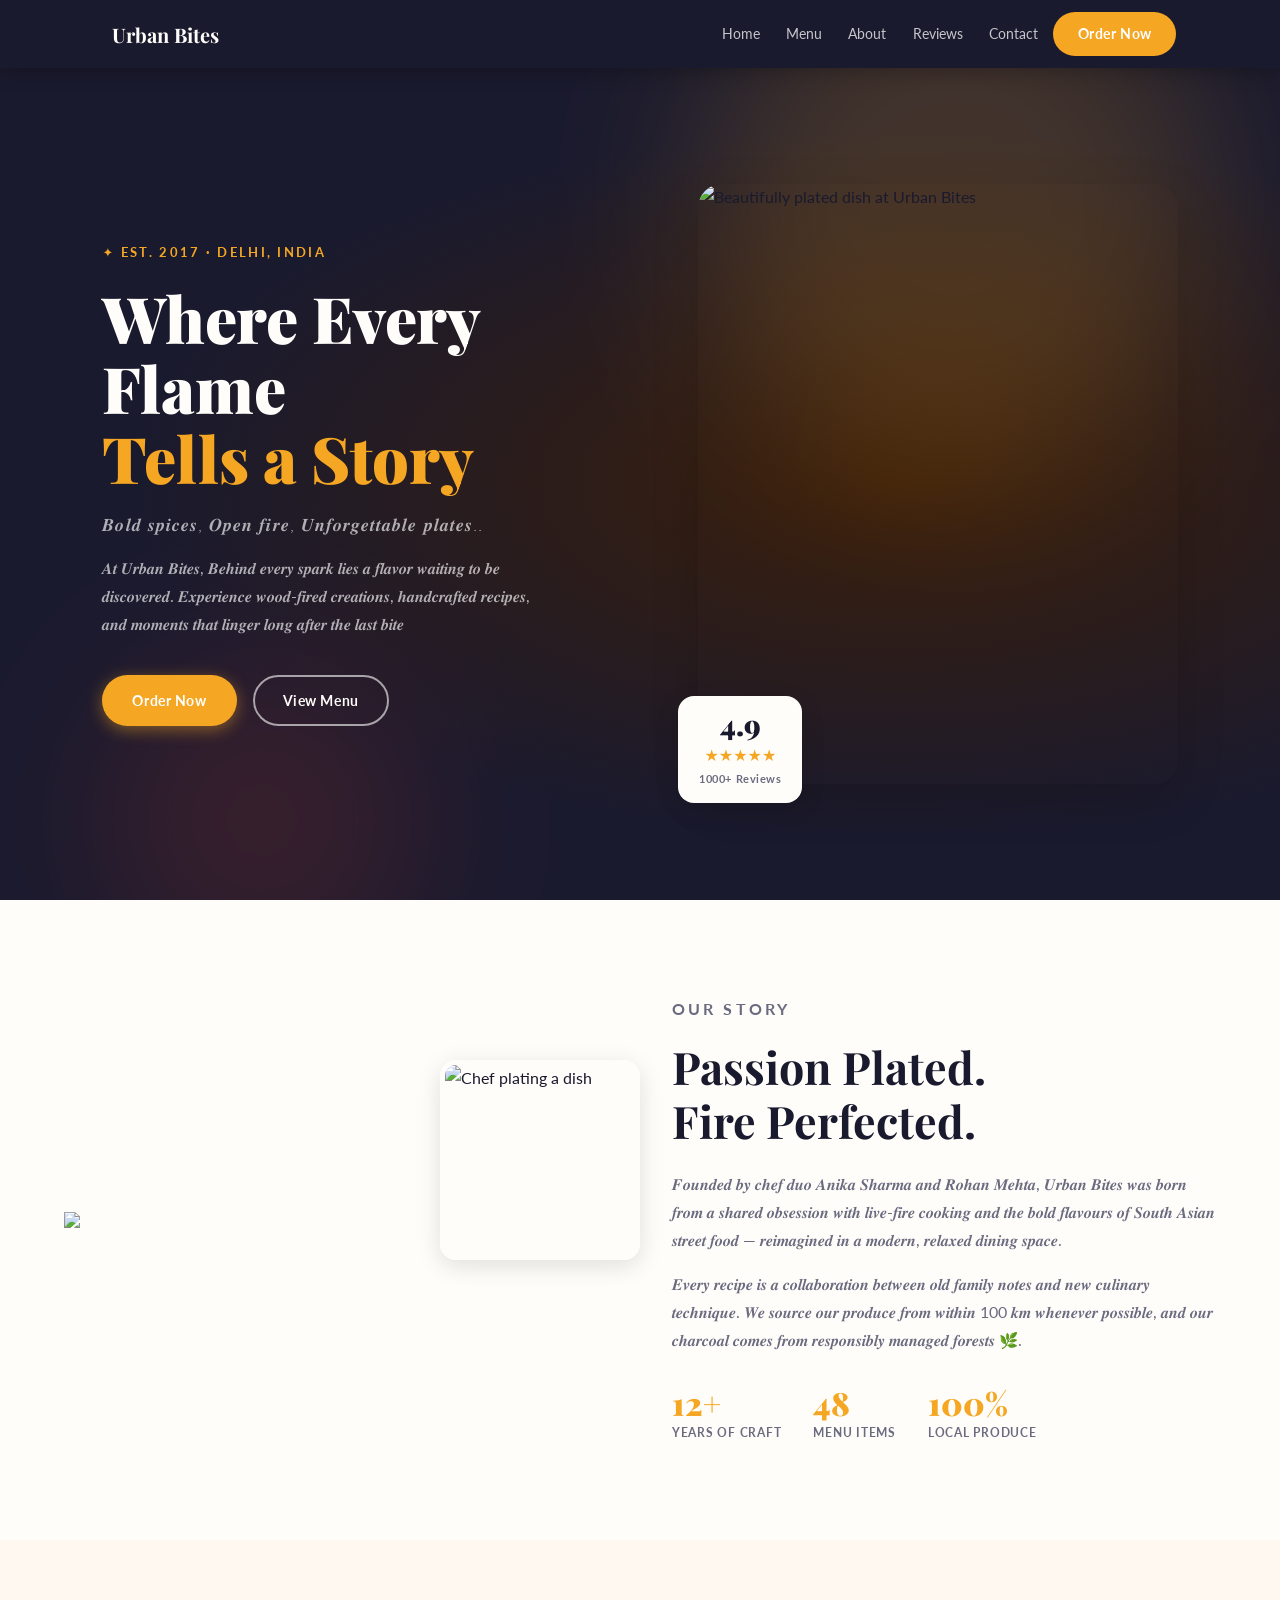
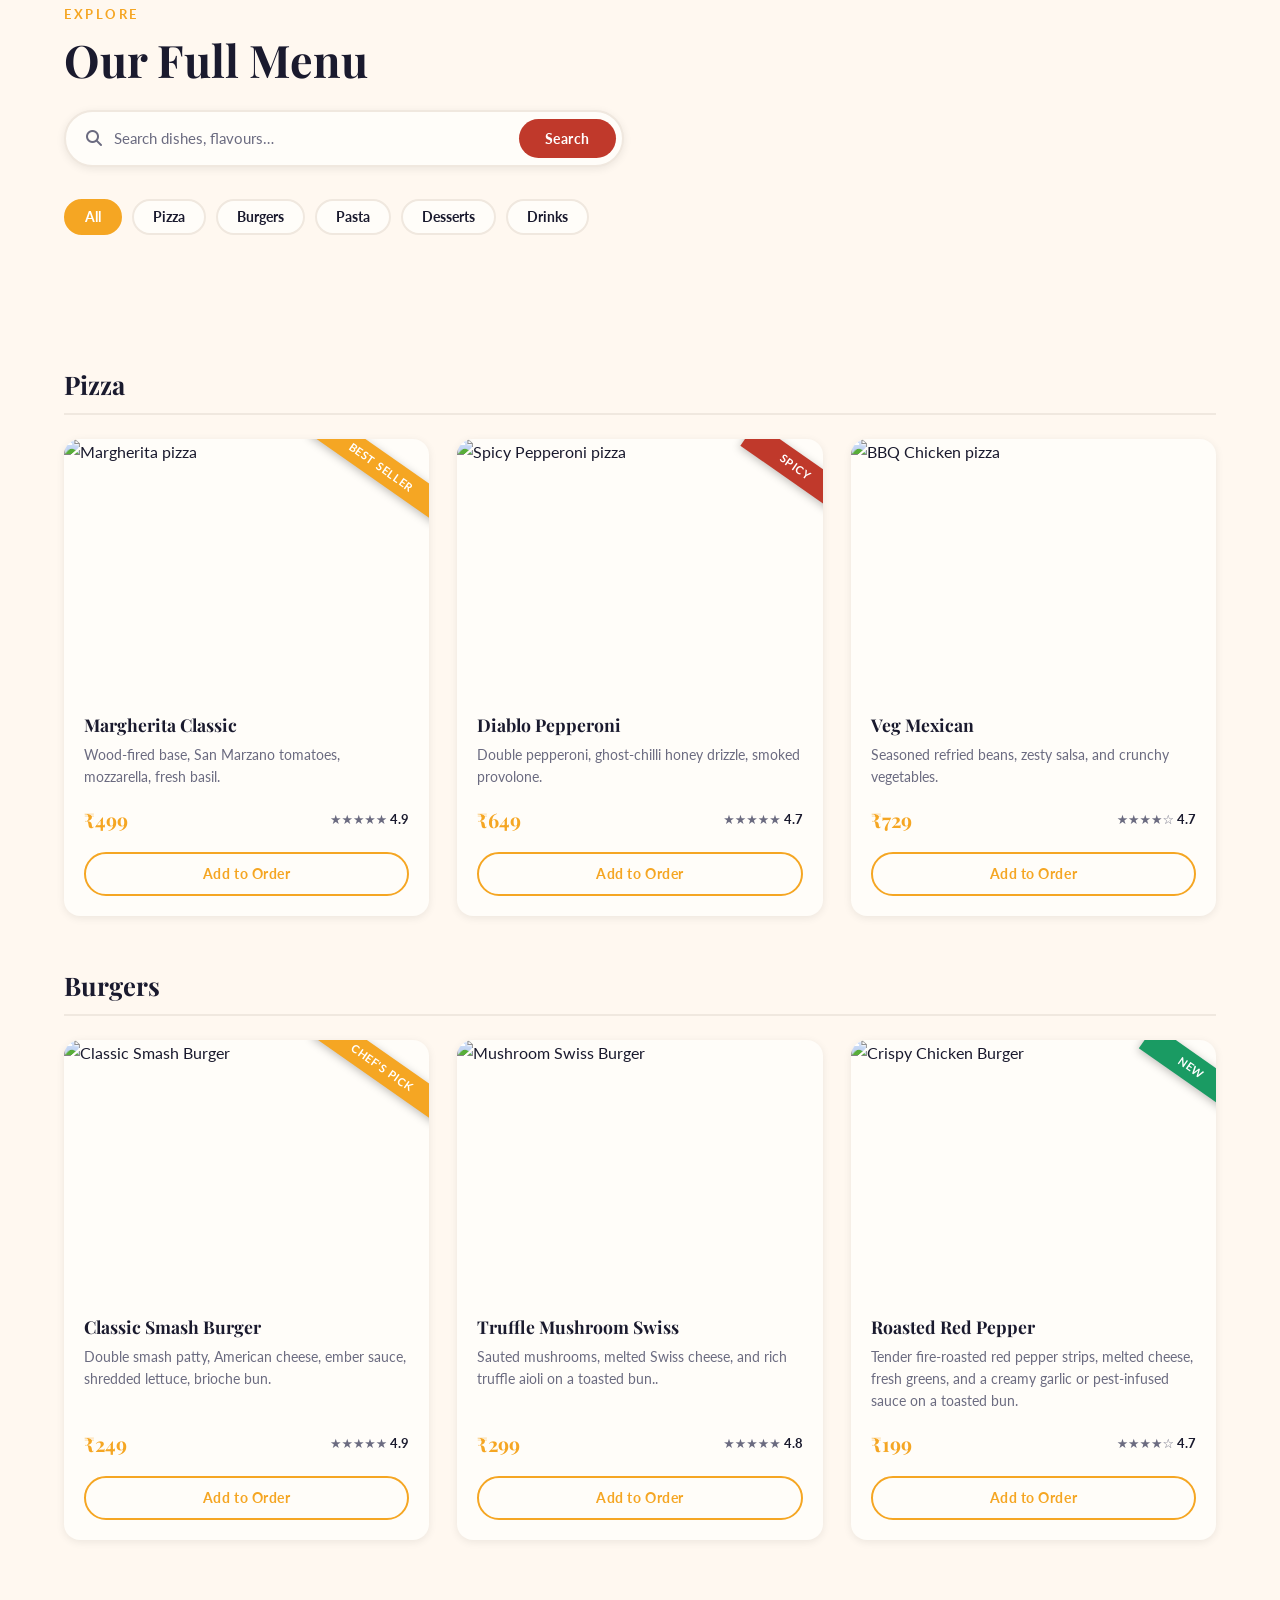
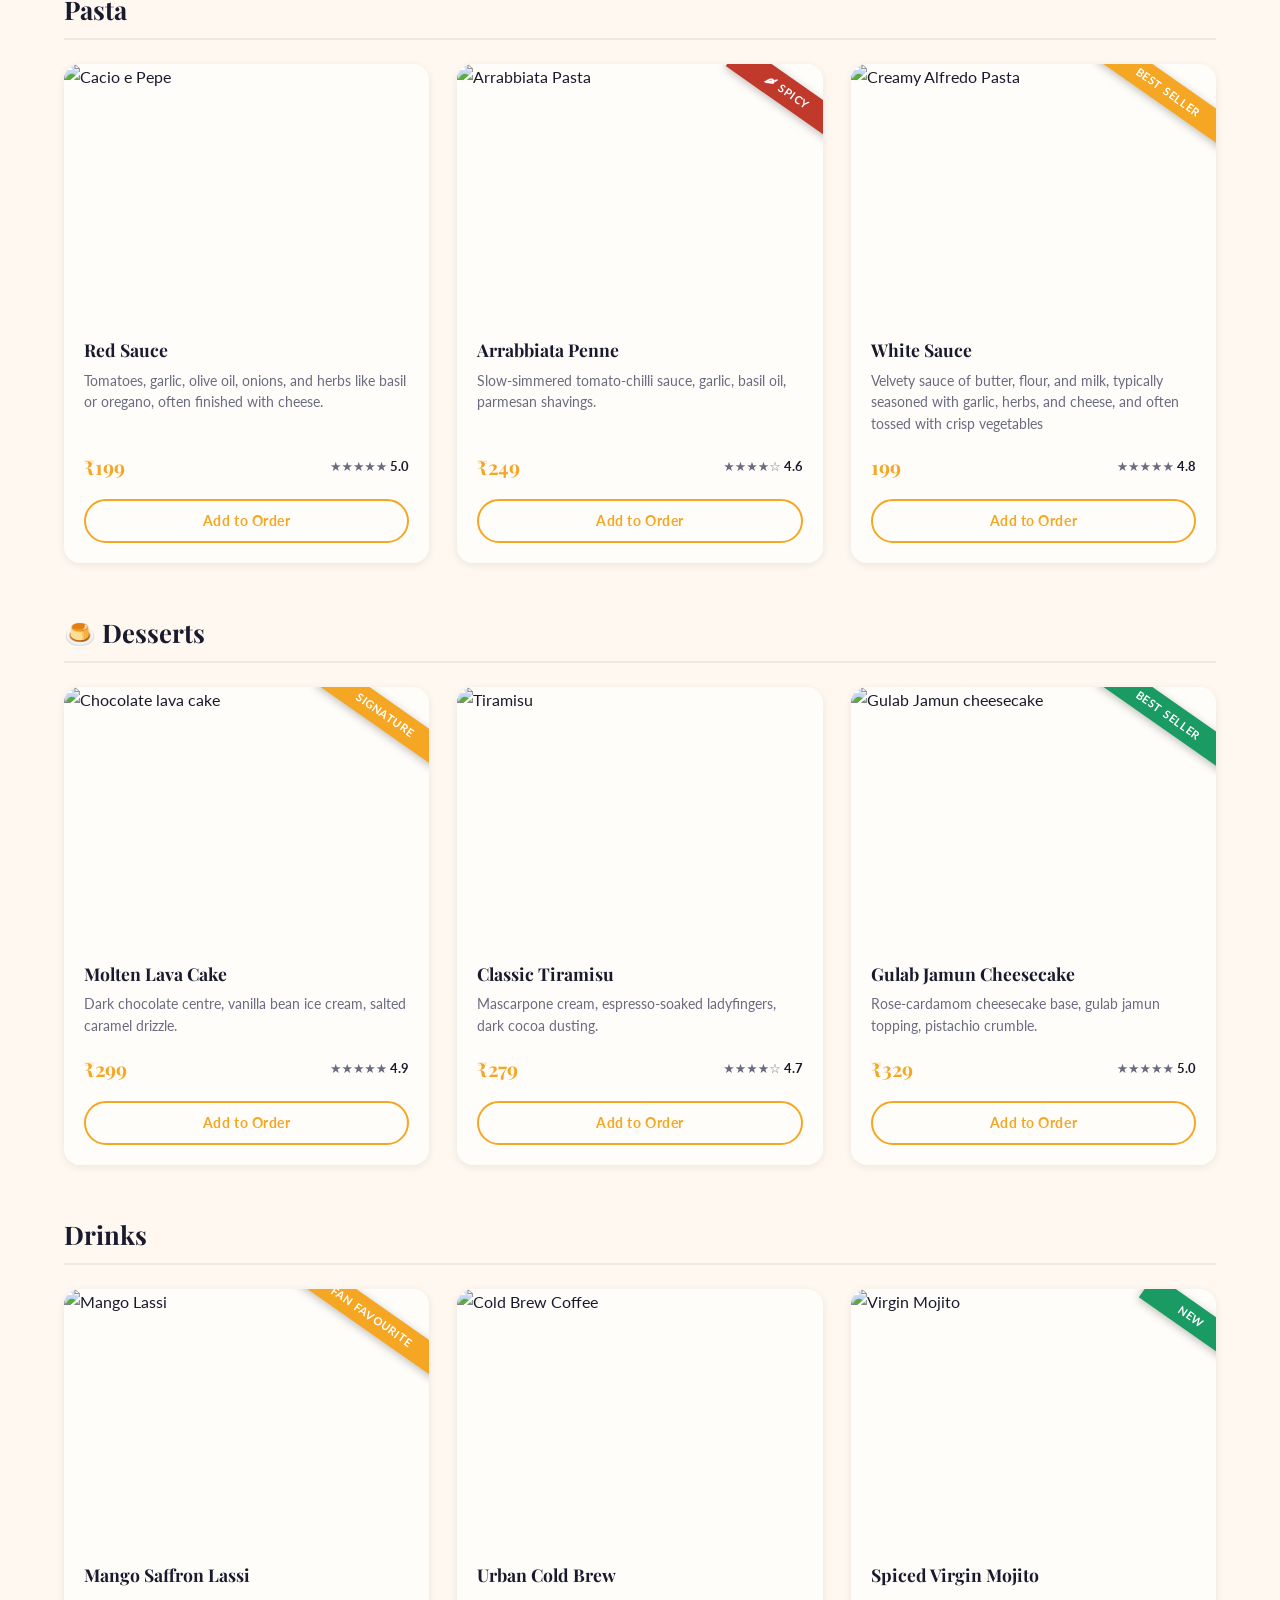
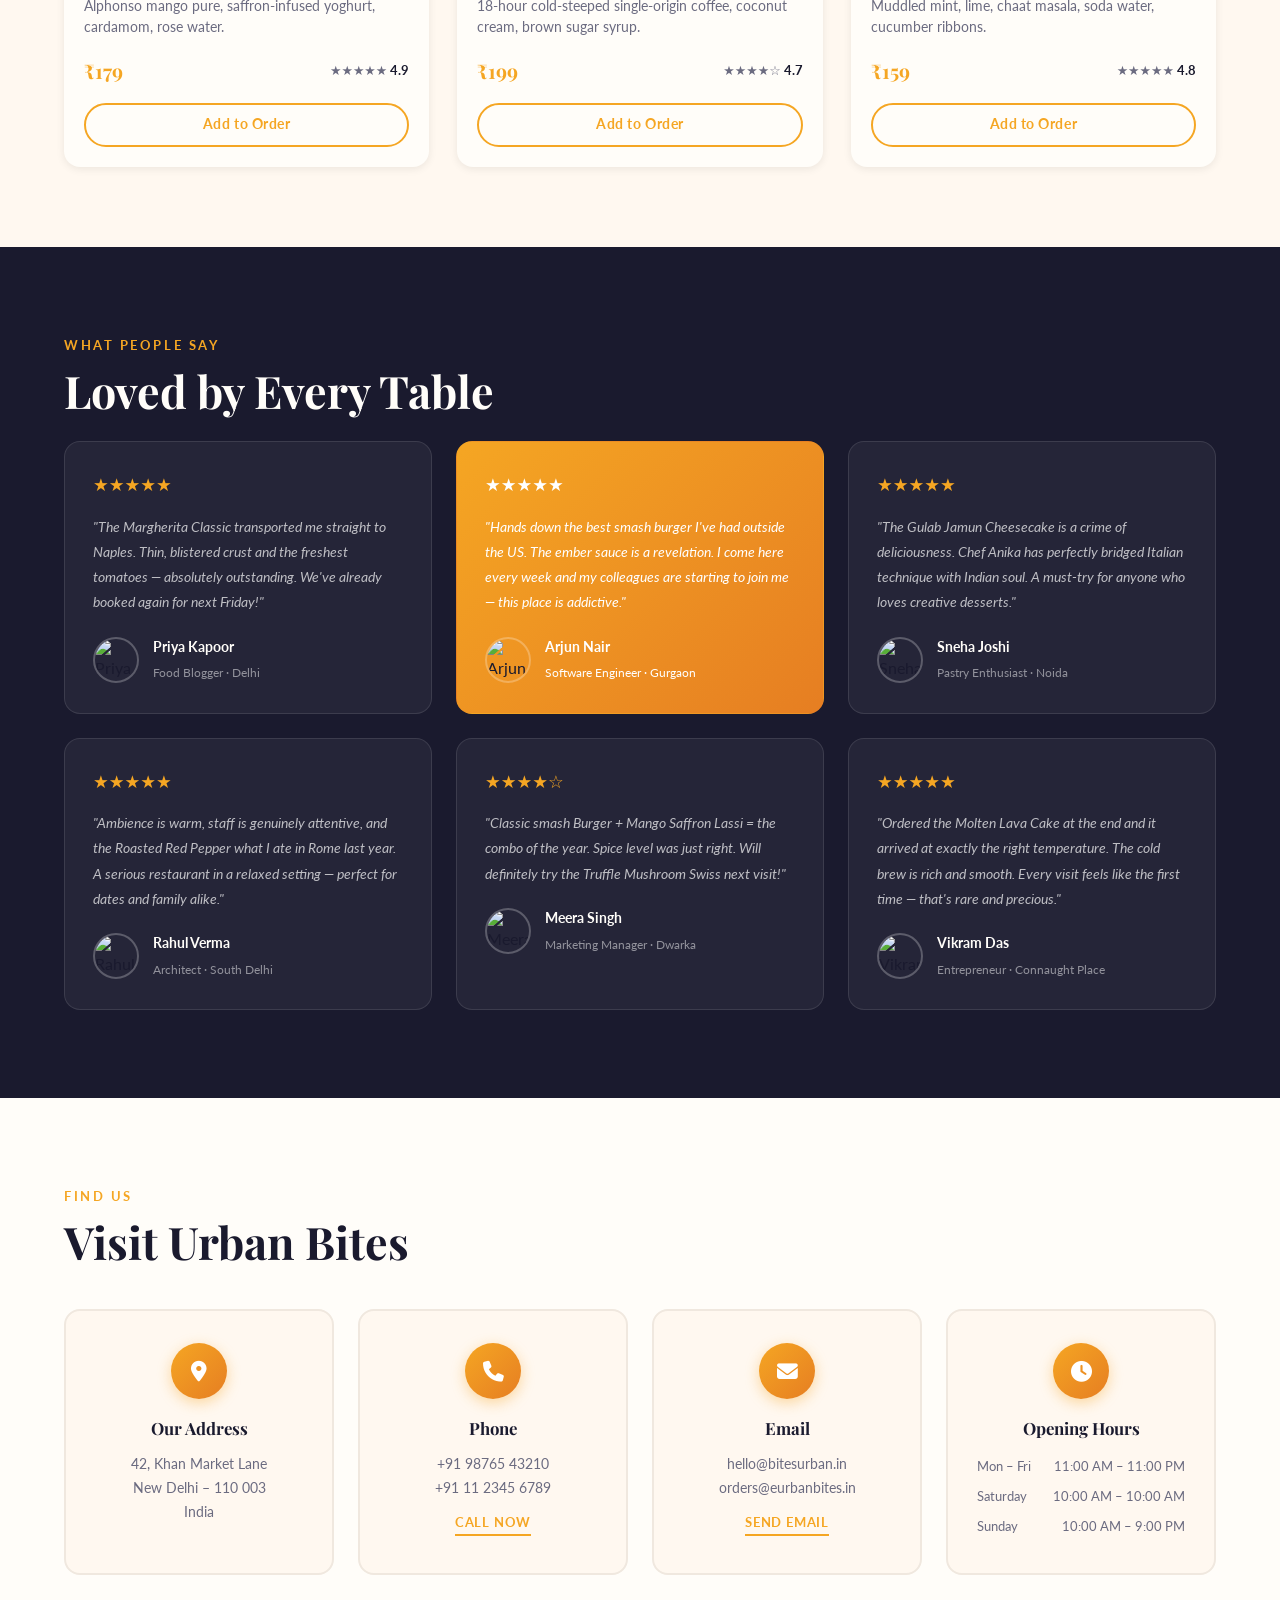
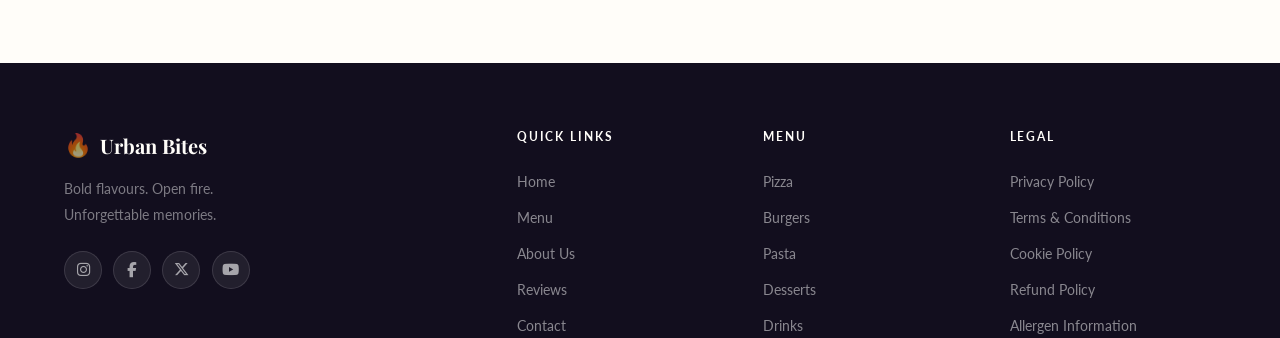
==== CodeSoft_T1/CodeSoft_L1_T2/index.html @ 46cd30ca "Adding new Files" ====
<!DOCTYPE html>
<html lang="en">
<head>
  <meta charset="UTF-8" />
  <meta name="viewport" content="width=device-width, initial-scale=1.0" />
  <title>Urban Bites — Fine Casual Dining</title>

  <!-- Google Fonts: Playfair Display + Lato -->
  <link rel="preconnect" href="https://fonts.googleapis.com" />
  <link rel="preconnect" href="https://fonts.gstatic.com" crossorigin />
  <link href="https://fonts.googleapis.com/css2?family=Playfair+Display:wght@400;600;700;900&family=Lato:wght@300;400;700&display=swap" rel="stylesheet" />

  <!-- Font Awesome for icons -->
  <link rel="stylesheet" href="https://cdnjs.cloudflare.com/ajax/libs/font-awesome/6.5.0/css/all.min.css" />

  <!-- Main stylesheet -->
  <link rel="stylesheet" href="style.css" />
</head>
<body>

  <!-- ============================
       SECTION 1: NAVBAR
  ============================== -->
  <header class="navbar" id="home">
    <div class="nav-container">
      <!-- Logo -->
      <a href="#home" class="nav-logo">
        <span class="logo-icon"></span>
        <span class="logo-text">Urban Bites</span>
      </a>

      <!-- Hamburger toggle (CSS-only via checkbox) -->
      <input type="checkbox" id="nav-toggle" class="nav-toggle-checkbox" />
      <label for="nav-toggle" class="nav-hamburger" aria-label="Open menu">
        <span></span><span></span><span></span>
      </label>

      <!-- Nav Links -->
      <nav class="nav-links">
        <a href="#home"    class="nav-link">Home</a>
        <a href="#menu"    class="nav-link">Menu</a>
        <a href="#about"   class="nav-link">About</a>
        <a href="#reviews" class="nav-link">Reviews</a>
        <a href="#contact" class="nav-link">Contact</a>
        <a href="#menu"    class="btn btn-nav">Order Now</a>
      </nav>
    </div>
  </header>


  <!-- ============================
       SECTION 2: HERO
  ============================== -->
  <section class="hero">
    <!-- Decorative background circles -->
    <div class="hero-blob hero-blob--1"></div>
    <div class="hero-blob hero-blob--2"></div>

    <div class="hero-content">
      <!-- Eyebrow label -->
      <p class="hero-eyebrow">✦ Est. 2017 · Delhi, India</p>

      <!-- Restaurant name -->
      <h1 class="hero-title">
        Where Every Flame <br />
        <span class="hero-title--accent">Tells a Story</span>
      </h1>

      <!-- Tagline -->
      <p class="hero-tagline">𝑩𝒐𝒍𝒅 𝒔𝒑𝒊𝒄𝒆𝒔, 𝑶𝒑𝒆𝒏 𝒇𝒊𝒓𝒆, 𝑼𝒏𝒇𝒐𝒓𝒈𝒆𝒕𝒕𝒂𝒃𝒍𝒆 𝒑𝒍𝒂𝒕𝒆𝒔..</p>

      <!-- Short description -->
      <p class="hero-desc">
        𝑨𝒕 𝑼𝒓𝒃𝒂𝒏 𝑩𝒊𝒕𝒆𝒔, 𝑩𝒆𝒉𝒊𝒏𝒅 𝒆𝒗𝒆𝒓𝒚 𝒔𝒑𝒂𝒓𝒌 𝒍𝒊𝒆𝒔 𝒂 𝒇𝒍𝒂𝒗𝒐𝒓 𝒘𝒂𝒊𝒕𝒊𝒏𝒈 𝒕𝒐 𝒃𝒆 𝒅𝒊𝒔𝒄𝒐𝒗𝒆𝒓𝒆𝒅.
         𝑬𝒙𝒑𝒆𝒓𝒊𝒆𝒏𝒄𝒆 𝒘𝒐𝒐𝒅-𝒇𝒊𝒓𝒆𝒅 𝒄𝒓𝒆𝒂𝒕𝒊𝒐𝒏𝒔, 𝒉𝒂𝒏𝒅𝒄𝒓𝒂𝒇𝒕𝒆𝒅 𝒓𝒆𝒄𝒊𝒑𝒆𝒔,
          𝒂𝒏𝒅 𝒎𝒐𝒎𝒆𝒏𝒕𝒔 𝒕𝒉𝒂𝒕 𝒍𝒊𝒏𝒈𝒆𝒓 𝒍𝒐𝒏𝒈 𝒂𝒇𝒕𝒆𝒓 𝒕𝒉𝒆 𝒍𝒂𝒔𝒕 𝒃𝒊𝒕𝒆
      </p>

      <!-- CTA Buttons -->
      <div class="hero-actions">
        <a href="#menu" class="btn btn-primary">Order Now</a>
        <a href="#menu" class="btn btn-outline">View Menu</a>
      </div>
    </div>

    <!-- Hero image panel -->
    <div class="hero-image-wrap">
      <img
        src="https://img.magnific.com/free-photo/mix-pizza-with-tomato-slices-mushroom-olive_140725-185.jpg?semt=ais_hybrid&w=740&q=80"
        alt="Beautifully plated dish at Urban Bites"
        class="hero-image"
      />
      <!-- Floating badge -->
      <div class="hero-badge">
        <span class="hero-badge__num">4.9</span>
        <span class="hero-badge__stars">★★★★★</span>
        <span class="hero-badge__label">1000+ Reviews</span>
      </div>
    </div>
  </section>


  <!-- ============================
       SECTION 3: ABOUT (anchor)
  ============================== -->
  <section class="about" id="about">
    <div class="container">
      <div class="about-grid">
        <div class="about-images">
          <img src="https://restaurantindia.s3.ap-south-1.amazonaws.com/s3fs-public/2019-12/PORT_MUZIRIS31.jpg"about-img about-img--main" />
          <img src="https://i.pinimg.com/736x/2b/30/d3/2b30d3d02ab314d062622d1aa1747790.jpg" alt="Chef plating a dish" class="about-img about-img--accent" />
        </div>
        <div class="about-text">
          <p class="section-eyebrow">Our Story</p>
          <h2 class="section-title">Passion Plated. <br/>Fire Perfected.</h2>
          <p>𝑭𝒐𝒖𝒏𝒅𝒆𝒅 𝒃𝒚 𝒄𝒉𝒆𝒇 𝒅𝒖𝒐 𝑨𝒏𝒊𝒌𝒂 𝑺𝒉𝒂𝒓𝒎𝒂 𝒂𝒏𝒅 𝑹𝒐𝒉𝒂𝒏 𝑴𝒆𝒉𝒕𝒂, 𝑼𝒓𝒃𝒂𝒏 𝑩𝒊𝒕𝒆𝒔 𝒘𝒂𝒔 𝒃𝒐𝒓𝒏 𝒇𝒓𝒐𝒎 𝒂 𝒔𝒉𝒂𝒓𝒆𝒅 𝒐𝒃𝒔𝒆𝒔𝒔𝒊𝒐𝒏 𝒘𝒊𝒕𝒉 𝒍𝒊𝒗𝒆-𝒇𝒊𝒓𝒆 𝒄𝒐𝒐𝒌𝒊𝒏𝒈 𝒂𝒏𝒅 𝒕𝒉𝒆 𝒃𝒐𝒍𝒅 𝒇𝒍𝒂𝒗𝒐𝒖𝒓𝒔 𝒐𝒇 𝑺𝒐𝒖𝒕𝒉 𝑨𝒔𝒊𝒂𝒏 𝒔𝒕𝒓𝒆𝒆𝒕 𝒇𝒐𝒐𝒅 — 𝒓𝒆𝒊𝒎𝒂𝒈𝒊𝒏𝒆𝒅 𝒊𝒏 𝒂 𝒎𝒐𝒅𝒆𝒓𝒏, 𝒓𝒆𝒍𝒂𝒙𝒆𝒅 𝒅𝒊𝒏𝒊𝒏𝒈 𝒔𝒑𝒂𝒄𝒆.
</p>
          <p>𝑬𝒗𝒆𝒓𝒚 𝒓𝒆𝒄𝒊𝒑𝒆 𝒊𝒔 𝒂 𝒄𝒐𝒍𝒍𝒂𝒃𝒐𝒓𝒂𝒕𝒊𝒐𝒏 𝒃𝒆𝒕𝒘𝒆𝒆𝒏 𝒐𝒍𝒅 𝒇𝒂𝒎𝒊𝒍𝒚 𝒏𝒐𝒕𝒆𝒔 𝒂𝒏𝒅 𝒏𝒆𝒘 𝒄𝒖𝒍𝒊𝒏𝒂𝒓𝒚 𝒕𝒆𝒄𝒉𝒏𝒊𝒒𝒖𝒆. 𝑾𝒆 𝒔𝒐𝒖𝒓𝒄𝒆 𝒐𝒖𝒓 𝒑𝒓𝒐𝒅𝒖𝒄𝒆 𝒇𝒓𝒐𝒎 𝒘𝒊𝒕𝒉𝒊𝒏 100 𝒌𝒎 𝒘𝒉𝒆𝒏𝒆𝒗𝒆𝒓 𝒑𝒐𝒔𝒔𝒊𝒃𝒍𝒆, 𝒂𝒏𝒅 𝒐𝒖𝒓 𝒄𝒉𝒂𝒓𝒄𝒐𝒂𝒍 𝒄𝒐𝒎𝒆𝒔 𝒇𝒓𝒐𝒎 𝒓𝒆𝒔𝒑𝒐𝒏𝒔𝒊𝒃𝒍𝒚 𝒎𝒂𝒏𝒂𝒈𝒆𝒅 𝒇𝒐𝒓𝒆𝒔𝒕𝒔 🌿.</p>
          <div class="about-stats">
            <div class="stat"><span class="stat__num">12+</span><span class="stat__label">Years of Craft</span></div>
            <div class="stat"><span class="stat__num">48</span><span class="stat__label">Menu Items</span></div>
            <div class="stat"><span class="stat__num">100%</span><span class="stat__label">Local Produce</span></div>
          </div>
        </div>
      </div>
    </div>
  </section>


  <!-- ============================
       SECTION 4: SEARCH & FILTER
  ============================== -->
  <section class="search-filter" id="menu">
    <div class="container">
      <p class="section-eyebrow">Explore</p>
      <h2 class="section-title">Our Full Menu</h2>

      <!-- Static search bar (visual only) -->
      <div class="search-bar">
        <i class="fa fa-search search-icon"></i>
        <input type="text" placeholder="Search dishes, flavours…" class="search-input" readonly />
        <button class="btn btn-search">Search</button>
      </div>

      <!-- Static category filters -->
      <div class="filter-tabs">
        <button class="filter-tab filter-tab--active">All</button>
        <button class="filter-tab"> Pizza</button>
        <button class="filter-tab"> Burgers</button>
        <button class="filter-tab"> Pasta</button>
        <button class="filter-tab"> Desserts</button>
        <button class="filter-tab"> Drinks</button>
      </div>
    </div>
  </section>


  <!-- ============================
       SECTION 5: MENU CARDS
  ============================== -->
  <section class="menu-section">
    <div class="container">

      <!-- ── PIZZA ── -->
      <h3 class="menu-category-title"> Pizza</h3>
      <div class="menu-grid">

        <article class="food-card">
          <div class="food-card__img-wrap">
            <img src="https://images.unsplash.com/photo-1565299624946-b28f40a0ae38?w=400&q=80" alt="Margherita pizza" class="food-card__img" />
            <span class="food-card__badge">Best Seller</span>
          </div>
          <div class="food-card__body">
            <h4 class="food-card__name">Margherita Classic</h4>
            <p class="food-card__desc">Wood-fired base, San Marzano tomatoes, mozzarella, fresh basil.</p>
            <div class="food-card__footer">
              <span class="food-card__price">₹499</span>
              <span class="food-card__rating">★★★★★ <em>4.9</em></span>
            </div>
            <a href="#contact" class="btn btn-card">Add to Order</a>
          </div>
        </article>

        <article class="food-card">
          <div class="food-card__img-wrap">
            <img src="https://images.unsplash.com/photo-1574071318508-1cdbab80d002?w=400&q=80" alt="Spicy Pepperoni pizza" class="food-card__img" />
            <span class="food-card__badge food-card__badge--spicy">Spicy</span>
          </div>
          <div class="food-card__body">
            <h4 class="food-card__name">Diablo Pepperoni</h4>
            <p class="food-card__desc">Double pepperoni, ghost-chilli honey drizzle, smoked provolone.</p>
            <div class="food-card__footer">
              <span class="food-card__price">₹649</span>
              <span class="food-card__rating">★★★★★ <em>4.7</em></span>
            </div>
            <a href="#contact" class="btn btn-card">Add to Order</a>
          </div>
        </article>

        <article class="food-card">
          <div class="food-card__img-wrap">
            <img src="https://cdn.uengage.io/uploads/59252/image-487216-1744185271.jpeg" alt="BBQ Chicken pizza" class="food-card__img" />
          </div>
          <div class="food-card__body">
            <h4 class="food-card__name">Veg Mexican</h4>
            <p class="food-card__desc">Seasoned refried beans, zesty salsa, and crunchy vegetables.</p>
            <div class="food-card__footer">
              <span class="food-card__price">₹729</span>
              <span class="food-card__rating">★★★★☆ <em>4.7</em></span>
            </div>
            <a href="#contact" class="btn btn-card">Add to Order</a>
          </div>
        </article>

      </div><!-- /menu-grid pizza -->

      <!-- ── BURGERS ── -->
      <h3 class="menu-category-title"> Burgers</h3>
      <div class="menu-grid">

        <article class="food-card">
          <div class="food-card__img-wrap">
            <img src="https://images.unsplash.com/photo-1568901346375-23c9450c58cd?w=400&q=80" alt="Classic Smash Burger" class="food-card__img" />
            <span class="food-card__badge">Chef's Pick</span>
          </div>
          <div class="food-card__body">
            <h4 class="food-card__name">Classic Smash Burger</h4>
            <p class="food-card__desc">Double smash patty, American cheese, ember sauce, shredded lettuce, brioche bun.</p>
            <div class="food-card__footer">
              <span class="food-card__price">₹249</span>
              <span class="food-card__rating">★★★★★ <em>4.9</em></span>
            </div>
            <a href="#contact" class="btn btn-card">Add to Order</a>
          </div>
        </article>

        <article class="food-card">
          <div class="food-card__img-wrap">
            <img src="https://images.unsplash.com/photo-1551782450-a2132b4ba21d?w=400&q=80" alt="Mushroom Swiss Burger" class="food-card__img" />
          </div>
          <div class="food-card__body">
            <h4 class="food-card__name">Truffle Mushroom Swiss</h4>
            <p class="food-card__desc">Sauted mushrooms, melted Swiss cheese, and rich truffle aioli on a toasted bun..</p>
            <div class="food-card__footer">
              <span class="food-card__price">₹299</span>
              <span class="food-card__rating">★★★★★ <em>4.8</em></span>
            </div>
            <a href="#contact" class="btn btn-card">Add to Order</a>
          </div>
        </article>

        <article class="food-card">
          <div class="food-card__img-wrap">
            <img src="https://andreabuckett.com/wp-content/uploads/2024/05/Roasted-Red-Pepper-and-Turkey-Burger-Andrea-Buckett.webp" alt="Crispy Chicken Burger" class="food-card__img" />
            <span class="food-card__badge food-card__badge--new">New</span>
          </div>
          <div class="food-card__body">
            <h4 class="food-card__name">Roasted Red Pepper</h4>
            <p class="food-card__desc">Tender fire-roasted red pepper strips, melted cheese, fresh greens, 
              and a creamy garlic or pest-infused sauce on a toasted bun.</p>
            <div class="food-card__footer">
              <span class="food-card__price">₹199</span>
              <span class="food-card__rating">★★★★☆ <em>4.7</em></span>
            </div>
            <a href="#contact" class="btn btn-card">Add to Order</a>
          </div>
        </article>

      </div><!-- /menu-grid burgers -->

      <!-- ── PASTA ── -->
      <h3 class="menu-category-title">Pasta</h3>
      <div class="menu-grid">

        <article class="food-card">
          <div class="food-card__img-wrap">
            <img src="https://images.unsplash.com/photo-1621996346565-e3dbc646d9a9?w=400&q=80" alt="Cacio e Pepe" class="food-card__img" />
          </div>
          <div class="food-card__body">
            <h4 class="food-card__name">Red Sauce</h4>
            <p class="food-card__desc">Tomatoes, garlic, olive oil, onions, and herbs like basil or oregano, often finished with cheese.</p>
            <div class="food-card__footer">
              <span class="food-card__price">₹199</span>
              <span class="food-card__rating">★★★★★ <em>5.0</em></span>
            </div>
            <a href="#contact" class="btn btn-card">Add to Order</a>
          </div>
        </article>

        <article class="food-card">
          <div class="food-card__img-wrap">
            <img src="https://images.unsplash.com/photo-1612874742237-6526221588e3?w=400&q=80" alt="Arrabbiata Pasta" class="food-card__img" />
            <span class="food-card__badge food-card__badge--spicy">🌶 Spicy</span>
          </div>
          <div class="food-card__body">
            <h4 class="food-card__name">Arrabbiata Penne</h4>
            <p class="food-card__desc">Slow-simmered tomato-chilli sauce, garlic, basil oil, parmesan shavings.</p>
            <div class="food-card__footer">
              <span class="food-card__price">₹249</span>
              <span class="food-card__rating">★★★★☆ <em>4.6</em></span>
            </div>
            <a href="#contact" class="btn btn-card">Add to Order</a>
          </div>
        </article>

        <article class="food-card">
          <div class="food-card__img-wrap">
            <img src="https://www.sharmispassions.com/wp-content/uploads/2020/03/WhiteSaucePasta6.jpg" alt="Creamy Alfredo Pasta" class="food-card__img" />
            <span class="food-card__badge">Best Seller</span>
          </div>
          <div class="food-card__body">
            <h4 class="food-card__name">White Sauce</h4>
            <p class="food-card__desc">Velvety sauce of butter, flour, and milk, typically seasoned with garlic,
               herbs, and cheese, and often tossed with crisp vegetables</p>
            <div class="food-card__footer">
              <span class="food-card__price">199</span>
              <span class="food-card__rating">★★★★★ <em>4.8</em></span>
            </div>
            <a href="#contact" class="btn btn-card">Add to Order</a>
          </div>
        </article>

      </div><!-- /menu-grid pasta -->

      <!-- ── DESSERTS ── -->
      <h3 class="menu-category-title">🍮 Desserts</h3>
      <div class="menu-grid">

        <article class="food-card">
          <div class="food-card__img-wrap">
            <img src="https://images.unsplash.com/photo-1578985545062-69928b1d9587?w=400&q=80" alt="Chocolate lava cake" class="food-card__img" />
            <span class="food-card__badge">Signature</span>
          </div>
          <div class="food-card__body">
            <h4 class="food-card__name">Molten Lava Cake</h4>
            <p class="food-card__desc">Dark chocolate centre, vanilla bean ice cream, salted caramel drizzle.</p>
            <div class="food-card__footer">
              <span class="food-card__price">₹299</span>
              <span class="food-card__rating">★★★★★ <em>4.9</em></span>
            </div>
            <a href="#contact" class="btn btn-card">Add to Order</a>
          </div>
        </article>

        <article class="food-card">
          <div class="food-card__img-wrap">
            <img src="https://images.unsplash.com/photo-1542826438-bd32f43d626f?w=400&q=80" alt="Tiramisu" class="food-card__img" />
          </div>
          <div class="food-card__body">
            <h4 class="food-card__name">Classic Tiramisu</h4>
            <p class="food-card__desc">Mascarpone cream, espresso-soaked ladyfingers, dark cocoa dusting.</p>
            <div class="food-card__footer">
              <span class="food-card__price">₹279</span>
              <span class="food-card__rating">★★★★☆ <em>4.7</em></span>
            </div>
            <a href="#contact" class="btn btn-card">Add to Order</a>
          </div>
        </article>

        <article class="food-card">
          <div class="food-card__img-wrap">
            <img src="https://images.unsplash.com/photo-1563805042-7684c019e1cb?w=400&q=80" alt="Gulab Jamun cheesecake" class="food-card__img" />
            <span class="food-card__badge food-card__badge--new">Best seller</span>
          </div>
          <div class="food-card__body">
            <h4 class="food-card__name">Gulab Jamun Cheesecake</h4>
            <p class="food-card__desc">Rose-cardamom cheesecake base, gulab jamun topping, pistachio crumble.</p>
            <div class="food-card__footer">
              <span class="food-card__price">₹329</span>
              <span class="food-card__rating">★★★★★ <em>5.0</em></span>
            </div>
            <a href="#contact" class="btn btn-card">Add to Order</a>
          </div>
        </article>

      </div><!-- /menu-grid desserts -->

      <!-- ── DRINKS ── -->
      <h3 class="menu-category-title"> Drinks</h3>
      <div class="menu-grid">

        <article class="food-card">
          <div class="food-card__img-wrap">
            <img src="https://images.unsplash.com/photo-1544145945-f90425340c7e?w=400&q=80" alt="Mango Lassi" class="food-card__img" />
            <span class="food-card__badge">Fan Favourite</span>
          </div>
          <div class="food-card__body">
            <h4 class="food-card__name">Mango Saffron Lassi</h4>
            <p class="food-card__desc">Alphonso mango pure, saffron-infused yoghurt, cardamom, rose water.</p>
            <div class="food-card__footer">
              <span class="food-card__price">₹179</span>
              <span class="food-card__rating">★★★★★ <em>4.9</em></span>
            </div>
            <a href="#contact" class="btn btn-card">Add to Order</a>
          </div>
        </article>

        <article class="food-card">
          <div class="food-card__img-wrap">
            <img src="https://images.unsplash.com/photo-1622597467836-f3285f2131b8?w=400&q=80" alt="Cold Brew Coffee" class="food-card__img" />
          </div>
          <div class="food-card__body">
            <h4 class="food-card__name">Urban Cold Brew</h4>
            <p class="food-card__desc">18-hour cold-steeped single-origin coffee, coconut cream, brown sugar syrup.</p>
            <div class="food-card__footer">
              <span class="food-card__price">₹199</span>
              <span class="food-card__rating">★★★★☆ <em>4.7</em></span>
            </div>
            <a href="#contact" class="btn btn-card">Add to Order</a>
          </div>
        </article>

        <article class="food-card">
          <div class="food-card__img-wrap">
            <img src="https://images.unsplash.com/photo-1513558161293-cdaf765ed2fd?w=400&q=80" alt="Virgin Mojito" class="food-card__img" />
            <span class="food-card__badge food-card__badge--new">New</span>
          </div>
          <div class="food-card__body">
            <h4 class="food-card__name">Spiced Virgin Mojito</h4>
            <p class="food-card__desc">Muddled mint, lime, chaat masala, soda water, cucumber ribbons.</p>
            <div class="food-card__footer">
              <span class="food-card__price">₹159</span>
              <span class="food-card__rating">★★★★★ <em>4.8</em></span>
            </div>
            <a href="#contact" class="btn btn-card">Add to Order</a>
          </div>
        </article>

      </div><!-- /menu-grid drinks -->

    </div><!-- /container -->
  </section>


  <!-- ============================
       SECTION 6: CUSTOMER REVIEWS
  ============================== -->
  <section class="reviews" id="reviews">
    <div class="container">
      <p class="section-eyebrow">What People Say</p>
      <h2 class="section-title">Loved by Every Table</h2>

      <div class="reviews-grid">

        <article class="review-card">
          <div class="review-stars">★★★★★</div>
          <p class="review-text">"The Margherita Classic transported me straight to Naples. Thin, blistered crust and the freshest tomatoes — absolutely outstanding. We've already booked again for next Friday!"</p>
          <div class="review-author">
            <img src="https://i.pravatar.cc/56?img=47" alt="Priya Kapoor" class="review-avatar" />
            <div>
              <strong>Priya Kapoor</strong>
              <span>Food Blogger · Delhi</span>
            </div>
          </div>
        </article>

        <article class="review-card review-card--highlight">
          <div class="review-stars">★★★★★</div>
          <p class="review-text">"Hands down the best smash burger I've had outside the US. The ember sauce is a revelation. I come here every week and my colleagues are starting to join me — this place is addictive."</p>
          <div class="review-author">
            <img src="https://i.pravatar.cc/56?img=12" alt="Arjun Nair" class="review-avatar" />
            <div>
              <strong>Arjun Nair</strong>
              <span>Software Engineer · Gurgaon</span>
            </div>
          </div>
        </article>

        <article class="review-card">
          <div class="review-stars">★★★★★</div>
          <p class="review-text">"The Gulab Jamun Cheesecake is a crime of deliciousness. Chef Anika has perfectly bridged Italian technique with Indian soul. A must-try for anyone who loves creative desserts."</p>
          <div class="review-author">
            <img src="https://i.pravatar.cc/56?img=29" alt="Sneha Joshi" class="review-avatar" />
            <div>
              <strong>Sneha Joshi</strong>
              <span>Pastry Enthusiast · Noida</span>
            </div>
          </div>
        </article>

        <article class="review-card">
          <div class="review-stars">★★★★★</div>
          <p class="review-text">"Ambience is warm, staff is genuinely attentive, and the Roasted Red Pepper what I ate in Rome last year. A serious restaurant in a relaxed setting — perfect for dates and family alike."</p>
          <div class="review-author">
            <img src="https://i.pravatar.cc/56?img=68" alt="Rahul Verma" class="review-avatar" />
            <div>
              <strong>Rahul Verma</strong>
              <span>Architect · South Delhi</span>
            </div>
          </div>
        </article>

        <article class="review-card">
          <div class="review-stars">★★★★☆</div>
          <p class="review-text">"Classic smash Burger + Mango Saffron Lassi = the combo of the year. Spice level was just right. Will definitely try the Truffle Mushroom Swiss next visit!"</p>
          <div class="review-author">
            <img src="https://i.pravatar.cc/56?img=5" alt="Meera Singh" class="review-avatar" />
            <div>
              <strong>Meera Singh</strong>
              <span>Marketing Manager · Dwarka</span>
            </div>
          </div>
        </article>

        <article class="review-card">
          <div class="review-stars">★★★★★</div>
          <p class="review-text">"Ordered the Molten Lava Cake at the end and it arrived at exactly the right temperature. The cold brew is rich and smooth. Every visit feels like the first time — that's rare and precious."</p>
          <div class="review-author">
            <img src="https://i.pravatar.cc/56?img=44" alt="Vikram Das" class="review-avatar" />
            <div>
              <strong>Vikram Das</strong>
              <span>Entrepreneur · Connaught Place</span>
            </div>
          </div>
        </article>

      </div><!-- /reviews-grid -->
    </div>
  </section>


  <!-- ============================
       SECTION 7: CONTACT
  ============================== -->
  <section class="contact" id="contact">
    <div class="container">
      <p class="section-eyebrow">Find Us</p>
      <h2 class="section-title">Visit Urban Bites</h2>

      <div class="contact-grid">

        <!-- Address -->
        <div class="contact-card">
          <div class="contact-icon"><i class="fa fa-location-dot"></i></div>
          <h4>Our Address</h4>
          <p>42, Khan Market Lane<br />New Delhi – 110 003<br />India</p>
        </div>

        <!-- Phone -->
        <div class="contact-card">
          <div class="contact-icon"><i class="fa fa-phone"></i></div>
          <h4>Phone</h4>
          <p>+91 98765 43210<br />+91 11 2345 6789</p>
          <a href="tel:+919876543210" class="contact-link">Call Now</a>
        </div>

        <!-- Email -->
        <div class="contact-card">
          <div class="contact-icon"><i class="fa fa-envelope"></i></div>
          <h4>Email</h4>
          <p>hello@bitesurban.in<br />orders@eurbanbites.in</p>
          <a href="mailto:hello@emberandspice.in" class="contact-link">Send Email</a>
        </div>

        <!-- Hours -->
        <div class="contact-card">
          <div class="contact-icon"><i class="fa fa-clock"></i></div>
          <h4>Opening Hours</h4>
          <table class="hours-table">
            <tr><td>Mon – Fri</td><td>11:00 AM – 11:00 PM</td></tr>
            <tr><td>Saturday</td><td>10:00 AM – 10:00 AM</td></tr>
            <tr><td>Sunday</td><td>10:00 AM – 9:00 PM</td></tr>
          </table>
        </div>

      </div><!-- /contact-grid -->
    </div>
  </section>


  <!-- ============================
       SECTION 8: FOOTER
  ============================== -->
  <footer class="footer">
    <div class="container">
      <div class="footer-grid">

        <!-- Brand column -->
        <div class="footer-col footer-col--brand">
          <a href="#home" class="nav-logo footer-logo">
            <span class="logo-icon">🔥</span>
            <span class="logo-text">Urban Bites</span>
          </a>
          <p class="footer-tagline">Bold flavours. Open fire.<br />Unforgettable memories.</p>
          <!-- Social icons -->
          <div class="social-links">
            <a href="#" class="social-link" aria-label="Instagram"><i class="fab fa-instagram"></i></a>
            <a href="#" class="social-link" aria-label="Facebook"><i class="fab fa-facebook-f"></i></a>
            <a href="#" class="social-link" aria-label="Twitter / X"><i class="fab fa-x-twitter"></i></a>
            <a href="#" class="social-link" aria-label="YouTube"><i class="fab fa-youtube"></i></a>
          </div>
        </div>

        <!-- Quick Links -->
        <div class="footer-col">
          <h5 class="footer-heading">Quick Links</h5>
          <ul class="footer-links">
            <li><a href="#home">Home</a></li>
            <li><a href="#menu">Menu</a></li>
            <li><a href="#about">About Us</a></li>
            <li><a href="#reviews">Reviews</a></li>
            <li><a href="#contact">Contact</a></li>
          </ul>
        </div>

        <!-- Menu Categories -->
        <div class="footer-col">
          <h5 class="footer-heading">Menu</h5>
          <ul class="footer-links">
            <li><a href="#menu">Pizza</a></li>
            <li><a href="#menu">Burgers</a></li>
            <li><a href="#menu">Pasta</a></li>
            <li><a href="#menu">Desserts</a></li>
            <li><a href="#menu">Drinks</a></li>
          </ul>
        </div>

        <!-- Legal -->
        <div class="footer-col">
          <h5 class="footer-heading">Legal</h5>
          <ul class="footer-links">
            <li><a href="#">Privacy Policy</a></li>
            <li><a href="#">Terms &amp; Conditions</a></li>
            <li><a href="#">Cookie Policy</a></li>
            <li><a href="#">Refund Policy</a></li>
            <li><a href="#">Allergen Information</a></li>
          </ul>
        </div>

      </div>
  </footer>

</body>
</html>
---- CodeSoft_T1/CodeSoft_L1_T2/style.css ----
/* ============================================================
   style.css — Ember & Spice Restaurant Landing Page
   Palette:
     --saffron   : #F5A623  (primary accent / CTA)
     --chili     : #C0392B  (hot accent / badges)
     --amber     : #E67E22  (secondary warm)
     --cream     : #FFF8F0  (page background)
     --warm-white: #FFFDF9  (card backgrounds)
     --charcoal  : #1A1A2E  (text / nav bg)
     --mid-grey  : #6B6B80  (subtle text)
   Typography:
     Display — Playfair Display (serif, personality)
     Body    — Lato (sans-serif, readability)
   ============================================================ */


/* ── 1. RESET & ROOT VARIABLES ───────────────────────────── */
*, *::before, *::after {
  box-sizing: border-box;
  margin: 0;
  padding: 0;
}

:root {
  --saffron:    #F5A623;
  --chili:      #C0392B;
  --amber:      #E67E22;
  --cream:      #FFF8F0;
  --warm-white: #FFFDF9;
  --charcoal:   #1A1A2E;
  --mid-grey:   #6B6B80;
  --border:     #F0E8DF;

  --shadow-sm:  0 2px 8px rgba(0,0,0,.08);
  --shadow-md:  0 6px 24px rgba(0,0,0,.12);
  --shadow-lg:  0 16px 48px rgba(0,0,0,.16);

  --radius-sm: 8px;
  --radius-md: 16px;
  --radius-lg: 24px;
  --radius-pill: 9999px;

  --font-display: 'Playfair Display', Georgia, serif;
  --font-body:    'Lato', system-ui, sans-serif;

  scroll-behavior: smooth;
}

html { font-size: 16px; }

body {
  font-family: var(--font-body);
  background-color: var(--cream);
  color: var(--charcoal);
  line-height: 1.65;
  overflow-x: hidden;
}

img {
  display: block;
  max-width: 100%;
  height: auto;
}

ul { list-style: none; }

a { text-decoration: none; color: inherit; }


/* ── 2. UTILITY ──────────────────────────────────────────── */

/* Centred max-width wrapper */
.container {
  width: 90%;
  max-width: 1160px;
  margin-inline: auto;
}

/* Section eyebrow (small label above title) */
.section-eyebrow {
  font-family: var(--font-body);
  font-weight: 700;
  font-size: .8rem;
  letter-spacing: .2em;
  text-transform: uppercase;
  color: var(--saffron);
  margin-bottom: .5rem;
}

/* Section heading */
.section-title {
  font-family: var(--font-display);
  font-size: clamp(1.8rem, 4vw, 2.8rem);
  font-weight: 700;
  line-height: 1.2;
  color: var(--charcoal);
  margin-bottom: 1.5rem;
}


/* ── 3. BUTTONS ──────────────────────────────────────────── */

/* Base button */
.btn {
  display: inline-block;
  font-family: var(--font-body);
  font-weight: 700;
  font-size: .9rem;
  letter-spacing: .04em;
  padding: .75rem 1.75rem;
  border-radius: var(--radius-pill);
  border: 2px solid transparent;
  cursor: pointer;
  transition: transform .2s, box-shadow .2s, background .2s, color .2s;
}

/* Primary (saffron fill) */
.btn-primary {
  background: var(--saffron);
  color: #fff;
  box-shadow: 0 4px 16px rgba(245,166,35,.45);
}
.btn-primary:hover {
  background: var(--amber);
  transform: translateY(-3px);
  box-shadow: 0 8px 24px rgba(245,166,35,.5);
}

/* Outline (ghost) */
.btn-outline {
  background: transparent;
  color: var(--warm-white);
  border-color: rgba(255,255,255,.6);
}
.btn-outline:hover {
  background: rgba(255,255,255,.15);
  border-color: #fff;
  transform: translateY(-3px);
}

/* Navbar pill */
.btn-nav {
  background: var(--saffron);
  color: #fff;
  padding: .55rem 1.4rem;
  font-size: .85rem;
}
.btn-nav:hover {
  background: var(--amber);
  transform: translateY(-2px);
}

/* Search button */
.btn-search {
  background: var(--chili);
  color: #fff;
  border: none;
  border-radius: var(--radius-pill);
  padding: .7rem 1.6rem;
  font-family: var(--font-body);
  font-weight: 700;
  cursor: pointer;
  transition: background .2s, transform .2s;
}
.btn-search:hover {
  background: #96291f;
  transform: translateY(-2px);
}

/* Food card CTA */
.btn-card {
  display: block;
  width: 100%;
  text-align: center;
  background: transparent;
  color: var(--saffron);
  border: 2px solid var(--saffron);
  border-radius: var(--radius-pill);
  padding: .55rem 1rem;
  font-weight: 700;
  font-size: .85rem;
  margin-top: 1rem;
  transition: background .2s, color .2s, transform .2s;
}
.btn-card:hover {
  background: var(--saffron);
  color: #fff;
  transform: translateY(-2px);
}


/* ── 4. NAVBAR ───────────────────────────────────────────── */

.navbar {
  position: sticky;
  top: 0;
  z-index: 100;
  background: var(--charcoal);
  box-shadow: 0 2px 20px rgba(0,0,0,.3);
}

.nav-container {
  display: flex;
  align-items: center;
  justify-content: space-between;
  max-width: 1200px;
  margin-inline: auto;
  padding: 0 5%;
  height: 68px;
  gap: 1.5rem;
}

/* Logo */
.nav-logo {
  display: flex;
  align-items: center;
  gap: .5rem;
  flex-shrink: 0;
}
.logo-icon { font-size: 1.4rem; }
.logo-text {
  font-family: var(--font-display);
  font-size: 1.25rem;
  font-weight: 700;
  color: var(--warm-white);
}
.logo-text em {
  color: var(--saffron);
  font-style: normal;
}

/* Nav links */
.nav-links {
  display: flex;
  align-items: center;
  gap: .25rem;
  flex-wrap: wrap;
}

.nav-link {
  color: rgba(255,255,255,.75);
  font-size: .9rem;
  font-weight: 400;
  padding: .4rem .7rem;
  border-radius: var(--radius-sm);
  transition: color .2s, background .2s;
}
.nav-link:hover {
  color: var(--saffron);
  background: rgba(245,166,35,.1);
}

/* CSS-only hamburger toggle */
.nav-toggle-checkbox { display: none; }
.nav-hamburger {
  display: none;           /* hidden on desktop */
  flex-direction: column;
  justify-content: center;
  gap: 5px;
  cursor: pointer;
  padding: .5rem;
}
.nav-hamburger span {
  display: block;
  width: 24px;
  height: 2px;
  background: var(--warm-white);
  border-radius: 2px;
  transition: transform .3s, opacity .3s;
}

/* Hamburger animation when checked */
.nav-toggle-checkbox:checked ~ .nav-hamburger span:nth-child(1) {
  transform: translateY(7px) rotate(45deg);
}
.nav-toggle-checkbox:checked ~ .nav-hamburger span:nth-child(2) {
  opacity: 0;
}
.nav-toggle-checkbox:checked ~ .nav-hamburger span:nth-child(3) {
  transform: translateY(-7px) rotate(-45deg);
}
/* Show mobile menu */
.nav-toggle-checkbox:checked ~ .nav-links {
  display: flex;
}


/* ── 5. HERO ─────────────────────────────────────────────── */

.hero {
  min-height: calc(100vh - 68px);
  background: radial-gradient(ellipse at 70% 50%, #3b1f0a 0%, var(--charcoal) 60%);
  display: flex;
  align-items: center;
  gap: 3rem;
  padding: 5rem 8%;
  position: relative;
  overflow: hidden;
}

/* Decorative blobs */
.hero-blob {
  position: absolute;
  border-radius: 50%;
  pointer-events: none;
  opacity: .18;
  filter: blur(80px);
}
.hero-blob--1 {
  width: 520px;
  height: 520px;
  background: var(--saffron);
  top: -120px;
  right: 5%;
}
.hero-blob--2 {
  width: 320px;
  height: 320px;
  background: var(--chili);
  bottom: -80px;
  left: 8%;
}

/* Content side */
.hero-content {
  flex: 1;
  z-index: 1;
  max-width: 580px;
}

.hero-eyebrow {
  font-size: .8rem;
  font-weight: 700;
  letter-spacing: .18em;
  text-transform: uppercase;
  color: var(--saffron);
  margin-bottom: 1.25rem;
}

.hero-title {
  font-family: var(--font-display);
  font-size: clamp(2.4rem, 5.5vw, 4rem);
  font-weight: 900;
  color: var(--warm-white);
  line-height: 1.1;
  margin-bottom: 1rem;
}
.hero-title--accent {
  color: var(--saffron);
}

.hero-tagline {
  font-size: 1.1rem;
  font-weight: 300;
  color: rgba(255,255,255,.65);
  letter-spacing: .06em;
  margin-bottom: 1rem;
}

.hero-desc {
  font-size: .97rem;
  color: rgba(255,255,255,.65);
  max-width: 440px;
  margin-bottom: 2.25rem;
  line-height: 1.8;
}

.hero-actions {
  display: flex;
  gap: 1rem;
  flex-wrap: wrap;
}

/* Image side */
.hero-image-wrap {
  flex: 1;
  position: relative;
  z-index: 1;
  max-width: 480px;
}

.hero-image {
  width: 100%;
  border-radius: var(--radius-lg);
  box-shadow: var(--shadow-lg);
  object-fit: cover;
  aspect-ratio: 4/5;
}

/* Floating rating badge */
.hero-badge {
  position: absolute;
  bottom: -1.2rem;
  left: -1.2rem;
  background: var(--warm-white);
  border-radius: var(--radius-md);
  padding: .9rem 1.3rem;
  box-shadow: var(--shadow-md);
  display: flex;
  flex-direction: column;
  align-items: center;
  gap: .15rem;
}
.hero-badge__num {
  font-family: var(--font-display);
  font-size: 1.8rem;
  font-weight: 900;
  color: var(--charcoal);
  line-height: 1;
}
.hero-badge__stars {
  color: var(--saffron);
  font-size: 1rem;
}
.hero-badge__label {
  font-size: .7rem;
  color: var(--mid-grey);
  font-weight: 700;
  letter-spacing: .05em;
}


/* ── 6. ABOUT ────────────────────────────────────────────── */

.about {
  padding: 6rem 0;
  background: var(--warm-white);
}

.about-grid {
  display: grid;
  grid-template-columns: 1fr 1fr;
  gap: 4rem;
  align-items: center;
}

/* Image stack */
.about-images { position: relative; }

.about-img {
  border-radius: var(--radius-md);
  object-fit: cover;
}
.about-img--main {
  width: 100%;
  aspect-ratio: 4/3;
  box-shadow: var(--shadow-md);
}
.about-img--accent {
  width: 200px;
  aspect-ratio: 1;
  border-radius: var(--radius-md);
  position: absolute;
  bottom: -2rem;
  right: -2rem;
  border: 5px solid var(--warm-white);
  box-shadow: var(--shadow-md);
}

/* Stats row */
.about-stats {
  display: flex;
  gap: 2rem;
  margin-top: 2rem;
  flex-wrap: wrap;
}
.stat {
  display: flex;
  flex-direction: column;
}
.stat__num {
  font-family: var(--font-display);
  font-size: 2rem;
  font-weight: 900;
  color: var(--saffron);
  line-height: 1;
}
.stat__label {
  font-size: .78rem;
  color: var(--mid-grey);
  font-weight: 700;
  letter-spacing: .06em;
  text-transform: uppercase;
  margin-top: .25rem;
}

.about-text p {
  color: var(--mid-grey);
  margin-bottom: 1rem;
  font-size: .97rem;
  line-height: 1.8;
}


/* ── 7. SEARCH & FILTER ──────────────────────────────────── */

.search-filter {
  background: var(--cream);
  padding: 4rem 0 2rem;
}

/* Search bar */
.search-bar {
  display: flex;
  align-items: center;
  background: var(--warm-white);
  border: 2px solid var(--border);
  border-radius: var(--radius-pill);
  padding: .4rem .4rem .4rem 1.25rem;
  gap: .75rem;
  max-width: 560px;
  margin-bottom: 2rem;
  box-shadow: var(--shadow-sm);
}

.search-icon {
  color: var(--mid-grey);
  font-size: 1rem;
  flex-shrink: 0;
}

.search-input {
  flex: 1;
  border: none;
  outline: none;
  font-family: var(--font-body);
  font-size: .95rem;
  color: var(--charcoal);
  background: transparent;
  cursor: default;
}
.search-input::placeholder { color: var(--mid-grey); }

/* Filter tabs */
.filter-tabs {
  display: flex;
  gap: .6rem;
  flex-wrap: wrap;
  margin-bottom: 3rem;
}

.filter-tab {
  padding: .5rem 1.2rem;
  border-radius: var(--radius-pill);
  border: 2px solid var(--border);
  background: var(--warm-white);
  color: var(--charcoal);
  font-family: var(--font-body);
  font-weight: 700;
  font-size: .85rem;
  cursor: pointer;
  transition: background .2s, border-color .2s, color .2s, transform .2s;
}
.filter-tab:hover {
  border-color: var(--saffron);
  color: var(--saffron);
  transform: translateY(-2px);
}
.filter-tab--active {
  background: var(--saffron);
  border-color: var(--saffron);
  color: #fff;
}


/* ── 8. MENU SECTION ─────────────────────────────────────── */

.menu-section {
  background: var(--cream);
  padding-bottom: 5rem;
}

/* Category headings inside the menu */
.menu-category-title {
  font-family: var(--font-display);
  font-size: 1.6rem;
  font-weight: 700;
  color: var(--charcoal);
  margin: 3rem 0 1.5rem;
  padding-bottom: .5rem;
  border-bottom: 2px solid var(--border);
}

/* Responsive 3-column card grid */
.menu-grid {
  display: grid;
  grid-template-columns: repeat(auto-fill, minmax(280px, 1fr));
  gap: 1.75rem;
}

/* ── Food Card ── */
.food-card {
  background: var(--warm-white);
  border-radius: var(--radius-md);
  overflow: hidden;
  box-shadow: var(--shadow-sm);
  transition: transform .3s, box-shadow .3s;
  display: flex;
  flex-direction: column;
}
.food-card:hover {
  transform: translateY(-6px);
  box-shadow: var(--shadow-lg);
}

/* Image wrapper (for badge positioning) */
.food-card__img-wrap {
  position: relative;
  overflow: hidden;
}
.food-card__img {
  width: 100%;
  aspect-ratio: 16/11;
  object-fit: cover;
  transition: transform .4s ease;
}
.food-card:hover .food-card__img {
  transform: scale(1.06);
}

/* Signature diagonal tape badge */
.food-card__badge {
  position: absolute;
  top: 14px;
  right: -30px;
  background: var(--saffron);
  color: #fff;
  font-size: .7rem;
  font-weight: 700;
  letter-spacing: .08em;
  text-transform: uppercase;
  padding: .3rem 2.5rem;
  transform: rotate(35deg);
  transform-origin: center;
  box-shadow: 0 2px 8px rgba(0,0,0,.25);
  /* This diagonal tape label is the signature card element */
}
.food-card__badge--spicy { background: var(--chili); }
.food-card__badge--new   { background: #1a9b63; }

/* Card body */
.food-card__body {
  padding: 1.25rem;
  display: flex;
  flex-direction: column;
  flex: 1;
}

.food-card__name {
  font-family: var(--font-display);
  font-size: 1.1rem;
  font-weight: 700;
  color: var(--charcoal);
  margin-bottom: .4rem;
}

.food-card__desc {
  font-size: .85rem;
  color: var(--mid-grey);
  line-height: 1.6;
  flex: 1;
}

/* Footer row: price + rating */
.food-card__footer {
  display: flex;
  align-items: center;
  justify-content: space-between;
  margin-top: .9rem;
}
.food-card__price {
  font-family: var(--font-display);
  font-size: 1.25rem;
  font-weight: 700;
  color: var(--saffron);
}
.food-card__rating {
  font-size: .8rem;
  color: var(--mid-grey);
}
.food-card__rating em {
  font-style: normal;
  font-weight: 700;
  color: var(--charcoal);
}


/* ── 9. REVIEWS ──────────────────────────────────────────── */

.reviews {
  background: var(--charcoal);
  padding: 5.5rem 0;
}
.reviews .section-eyebrow { color: var(--saffron); }
.reviews .section-title   { color: var(--warm-white); }

.reviews-grid {
  display: grid;
  grid-template-columns: repeat(auto-fill, minmax(300px, 1fr));
  gap: 1.5rem;
}

.review-card {
  background: rgba(255,255,255,.05);
  border: 1px solid rgba(255,255,255,.1);
  border-radius: var(--radius-md);
  padding: 1.75rem;
  transition: transform .3s, background .3s;
}
.review-card:hover {
  transform: translateY(-5px);
  background: rgba(255,255,255,.09);
}

/* Highlighted (centre) card */
.review-card--highlight {
  background: linear-gradient(135deg, var(--saffron) 0%, var(--amber) 100%);
  border-color: transparent;
}
.review-card--highlight .review-stars,
.review-card--highlight .review-text,
.review-card--highlight strong,
.review-card--highlight span { color: #fff !important; }

.review-stars {
  color: var(--saffron);
  font-size: 1.1rem;
  margin-bottom: .9rem;
}
.review-card--highlight .review-stars { color: rgba(255,255,255,.85); }

.review-text {
  font-size: .9rem;
  color: rgba(255,255,255,.7);
  line-height: 1.75;
  margin-bottom: 1.25rem;
  font-style: italic;
}
.review-card--highlight .review-text { color: rgba(255,255,255,.9); }

.review-author {
  display: flex;
  align-items: center;
  gap: .9rem;
}
.review-avatar {
  width: 46px;
  height: 46px;
  border-radius: 50%;
  object-fit: cover;
  border: 2px solid rgba(255,255,255,.25);
  flex-shrink: 0;
}
.review-author strong {
  display: block;
  color: var(--warm-white);
  font-size: .9rem;
}
.review-author span {
  color: rgba(255,255,255,.5);
  font-size: .78rem;
}


/* ── 10. CONTACT ─────────────────────────────────────────── */

.contact {
  background: var(--warm-white);
  padding: 5.5rem 0;
}

.contact-grid {
  display: grid;
  grid-template-columns: repeat(auto-fill, minmax(220px, 1fr));
  gap: 1.5rem;
  margin-top: 2.5rem;
}

.contact-card {
  background: var(--cream);
  border: 2px solid var(--border);
  border-radius: var(--radius-md);
  padding: 2rem 1.5rem;
  text-align: center;
  transition: border-color .25s, transform .25s, box-shadow .25s;
}
.contact-card:hover {
  border-color: var(--saffron);
  transform: translateY(-5px);
  box-shadow: var(--shadow-md);
}

.contact-icon {
  width: 56px;
  height: 56px;
  background: linear-gradient(135deg, var(--saffron), var(--amber));
  border-radius: 50%;
  display: flex;
  align-items: center;
  justify-content: center;
  margin: 0 auto 1rem;
  font-size: 1.3rem;
  color: #fff;
  box-shadow: 0 4px 14px rgba(245,166,35,.4);
}

.contact-card h4 {
  font-family: var(--font-display);
  font-size: 1.05rem;
  font-weight: 700;
  margin-bottom: .6rem;
  color: var(--charcoal);
}
.contact-card p {
  font-size: .88rem;
  color: var(--mid-grey);
  line-height: 1.7;
}

.contact-link {
  display: inline-block;
  margin-top: .75rem;
  font-size: .8rem;
  font-weight: 700;
  color: var(--saffron);
  letter-spacing: .06em;
  text-transform: uppercase;
  border-bottom: 2px solid var(--saffron);
  padding-bottom: 1px;
  transition: color .2s;
}
.contact-link:hover { color: var(--amber); border-color: var(--amber); }

/* Hours table */
.hours-table {
  width: 100%;
  margin-top: .5rem;
  border-collapse: collapse;
  font-size: .82rem;
  color: var(--mid-grey);
  text-align: left;
}
.hours-table td { padding: .25rem .3rem; }
.hours-table td:last-child { text-align: right; }


/* ── 11. FOOTER ──────────────────────────────────────────── */

.footer {
  background: #120e1e;    /* deeper than charcoal for contrast */
  color: rgba(255,255,255,.6);
  padding: 4rem 0 0;
}

.footer-grid {
  display: grid;
  grid-template-columns: 2fr 1fr 1fr 1fr;
  gap: 2.5rem;
}

/* Brand column */
.footer-col--brand { max-width: 280px; }
.footer-logo { margin-bottom: .75rem; }
.footer-tagline {
  font-size: .88rem;
  line-height: 1.8;
  margin-top: .5rem;
  margin-bottom: 1.5rem;
  color: rgba(255,255,255,.45);
}

/* Social icons */
.social-links {
  display: flex;
  gap: .7rem;
  flex-wrap: wrap;
}
.social-link {
  width: 38px;
  height: 38px;
  border-radius: 50%;
  background: rgba(255,255,255,.07);
  border: 1px solid rgba(255,255,255,.12);
  display: flex;
  align-items: center;
  justify-content: center;
  color: rgba(255,255,255,.6);
  font-size: .95rem;
  transition: background .2s, color .2s, transform .2s;
}
.social-link:hover {
  background: var(--saffron);
  border-color: var(--saffron);
  color: #fff;
  transform: translateY(-3px);
}

/* Footer column headings */
.footer-heading {
  font-family: var(--font-body);
  font-weight: 700;
  font-size: .78rem;
  letter-spacing: .15em;
  text-transform: uppercase;
  color: var(--warm-white);
  margin-bottom: 1.25rem;
}

/* Footer link list */
.footer-links {
  display: flex;
  flex-direction: column;
  gap: .6rem;
}
.footer-links a {
  font-size: .88rem;
  color: rgba(255,255,255,.5);
  transition: color .2s, padding-left .2s;
}
.footer-links a:hover {
  color: var(--saffron);
  padding-left: .35rem;
}

/* Copyright bar */
.footer-bottom {
  margin-top: 3rem;
  padding: 1.25rem 0;
  border-top: 1px solid rgba(255,255,255,.08);
  text-align: center;
  font-size: .8rem;
  color: rgba(255,255,255,.3);
}


/* ── 12. RESPONSIVE ──────────────────────────────────────── */

/* Tablet (≤900px) */
@media (max-width: 900px) {

  /* Navbar: show hamburger, hide links by default */
  .nav-container { position: relative; }
  .nav-hamburger { display: flex; }
  .nav-links {
    display: none;
    position: absolute;
    top: 68px;
    left: 0;
    width: 100%;
    background: var(--charcoal);
    flex-direction: column;
    align-items: flex-start;
    padding: 1rem 5%;
    gap: .3rem;
    box-shadow: 0 8px 24px rgba(0,0,0,.3);
    z-index: 99;
  }
  .nav-link,
  .btn-nav {
    width: 100%;
    padding: .7rem 1rem;
    border-radius: var(--radius-sm);
    text-align: left;
  }

  /* Hero stacks */
  .hero {
    flex-direction: column;
    text-align: center;
    padding: 4rem 8%;
    min-height: auto;
    gap: 3rem;
  }
  .hero-content { max-width: 100%; }
  .hero-actions { justify-content: center; }
  .hero-desc { max-width: 100%; margin-inline: auto; }
  .hero-image-wrap { max-width: 400px; width: 100%; }
  .hero-badge { left: 50%; transform: translateX(-50%); bottom: -1.4rem; white-space: nowrap; }

  /* About stacks */
  .about-grid { grid-template-columns: 1fr; }
  .about-img--accent { width: 140px; }

  /* Footer */
  .footer-grid {
    grid-template-columns: 1fr 1fr;
    gap: 2rem;
  }
  .footer-col--brand {
    grid-column: 1 / -1;
    max-width: 100%;
  }
}

/* Mobile (≤600px) */
@media (max-width: 600px) {

  .hero { padding: 3rem 6%; }

  .hero-title { font-size: 2rem; }

  .menu-grid { grid-template-columns: 1fr; }

  .reviews-grid { grid-template-columns: 1fr; }

  .contact-grid { grid-template-columns: 1fr; }

  .footer-grid { grid-template-columns: 1fr; }

  .about-img--accent { display: none; }   /* hide stacked image on very small screens */

  .filter-tabs { gap: .4rem; }
  .filter-tab  { font-size: .78rem; padding: .4rem .9rem; }

  .search-bar { flex-wrap: wrap; padding: .6rem 1rem; }
  .search-input { min-width: 0; }
  .btn-search { width: 100%; text-align: center; }
}

/* Reduce motion for accessibility */
@media (prefers-reduced-motion: reduce) {
  * { transition: none !important; animation: none !important; }
}
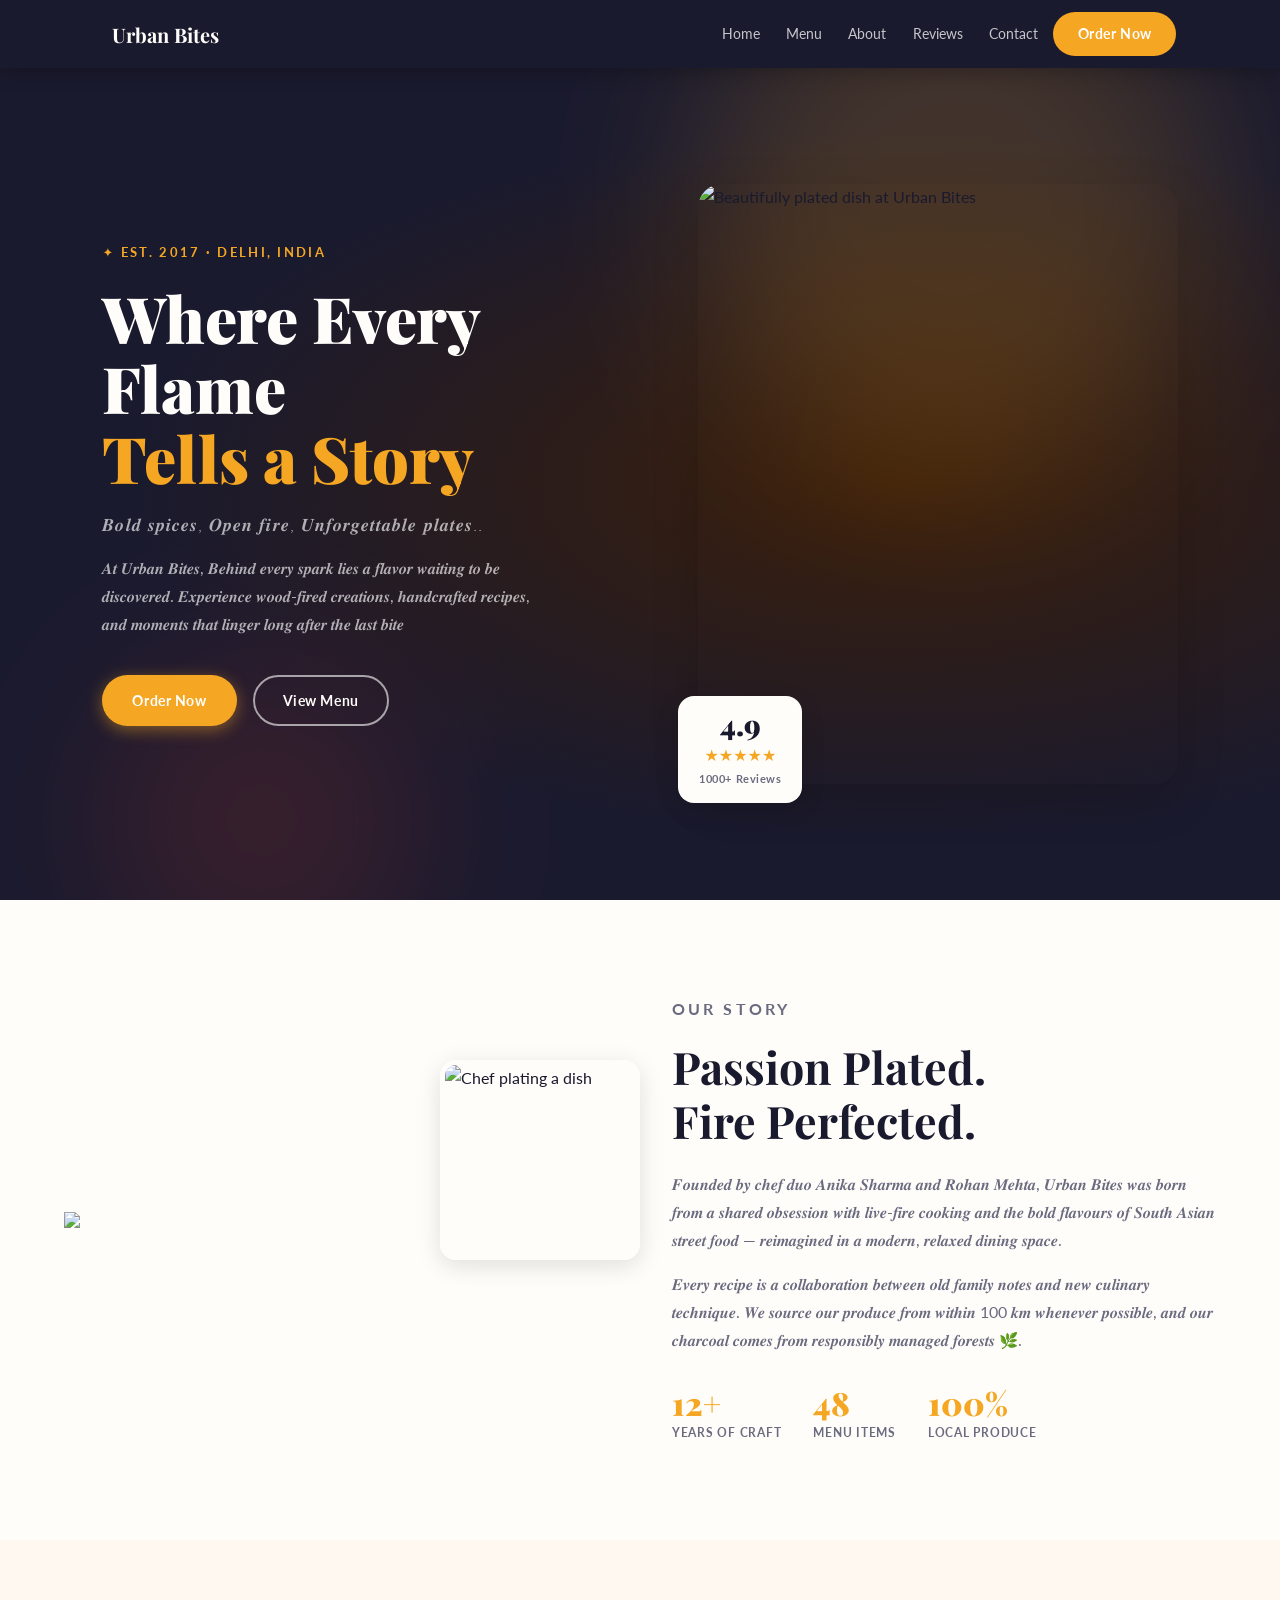
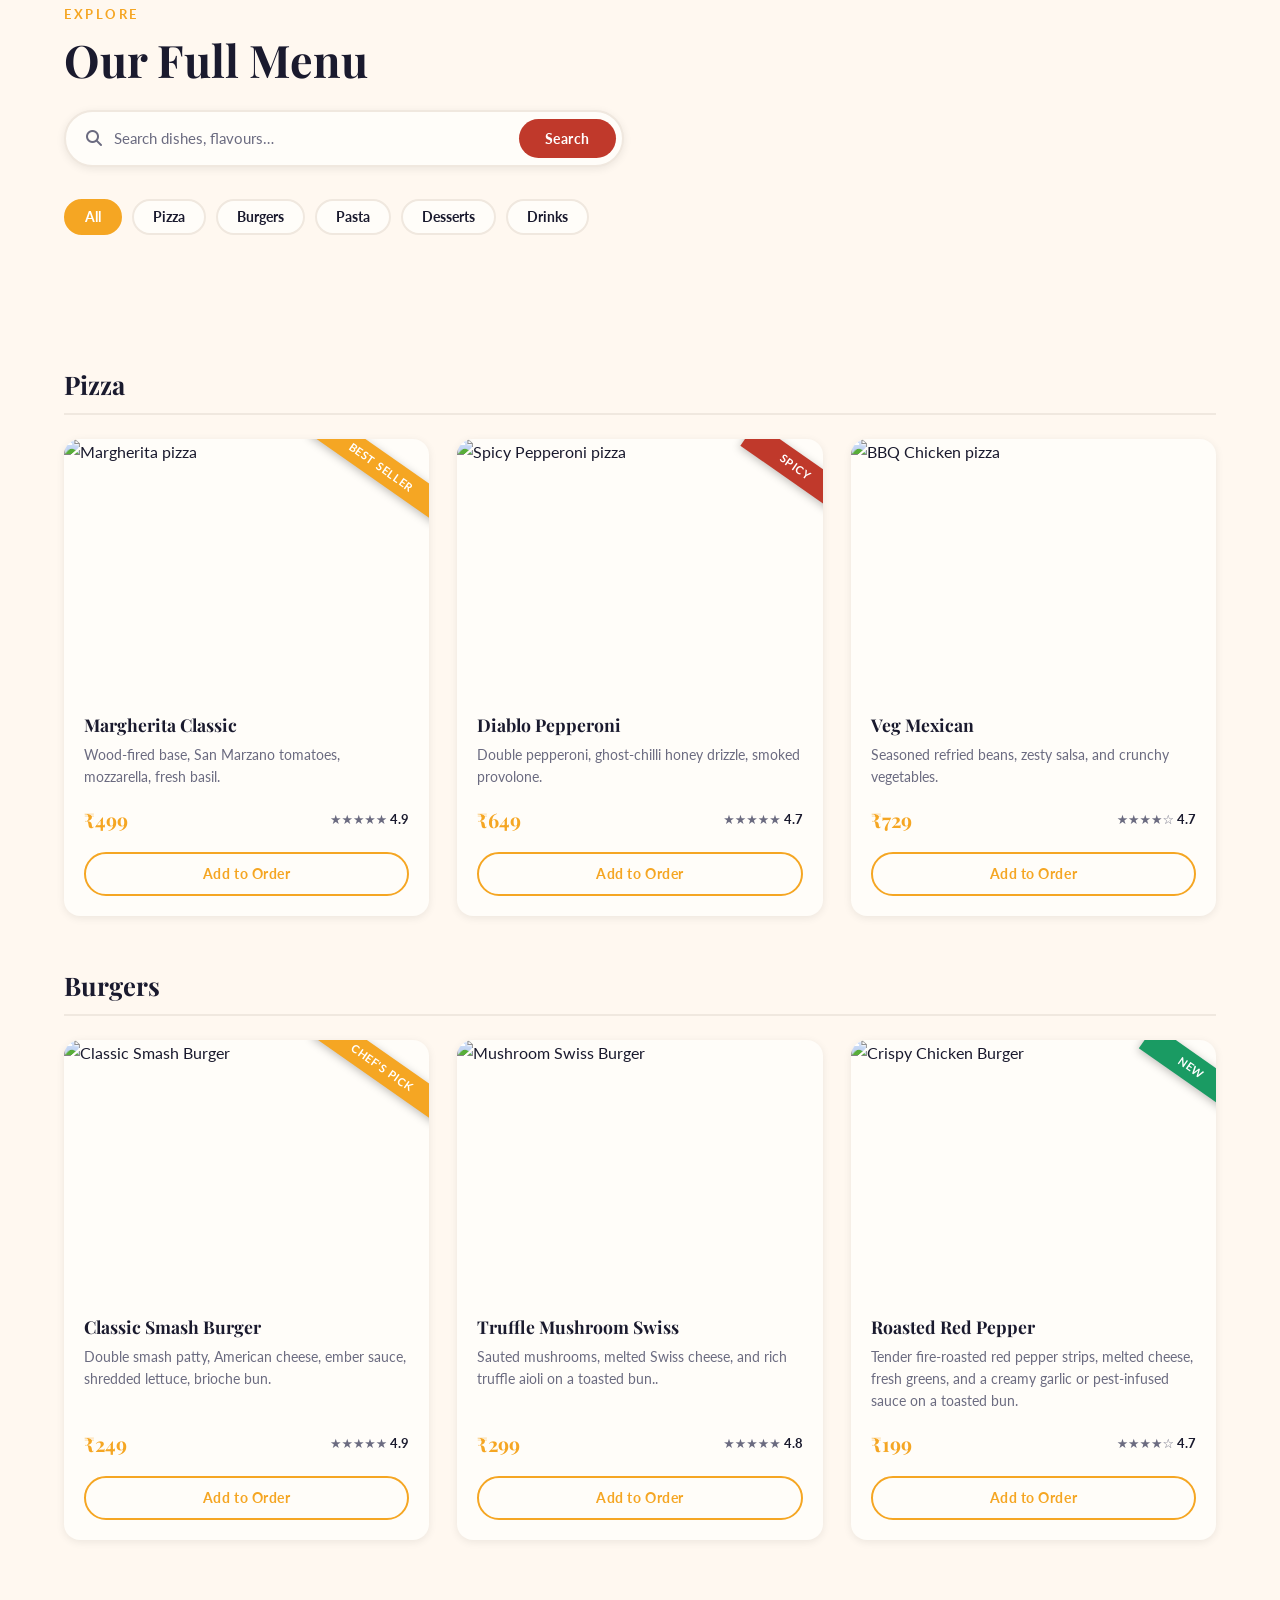
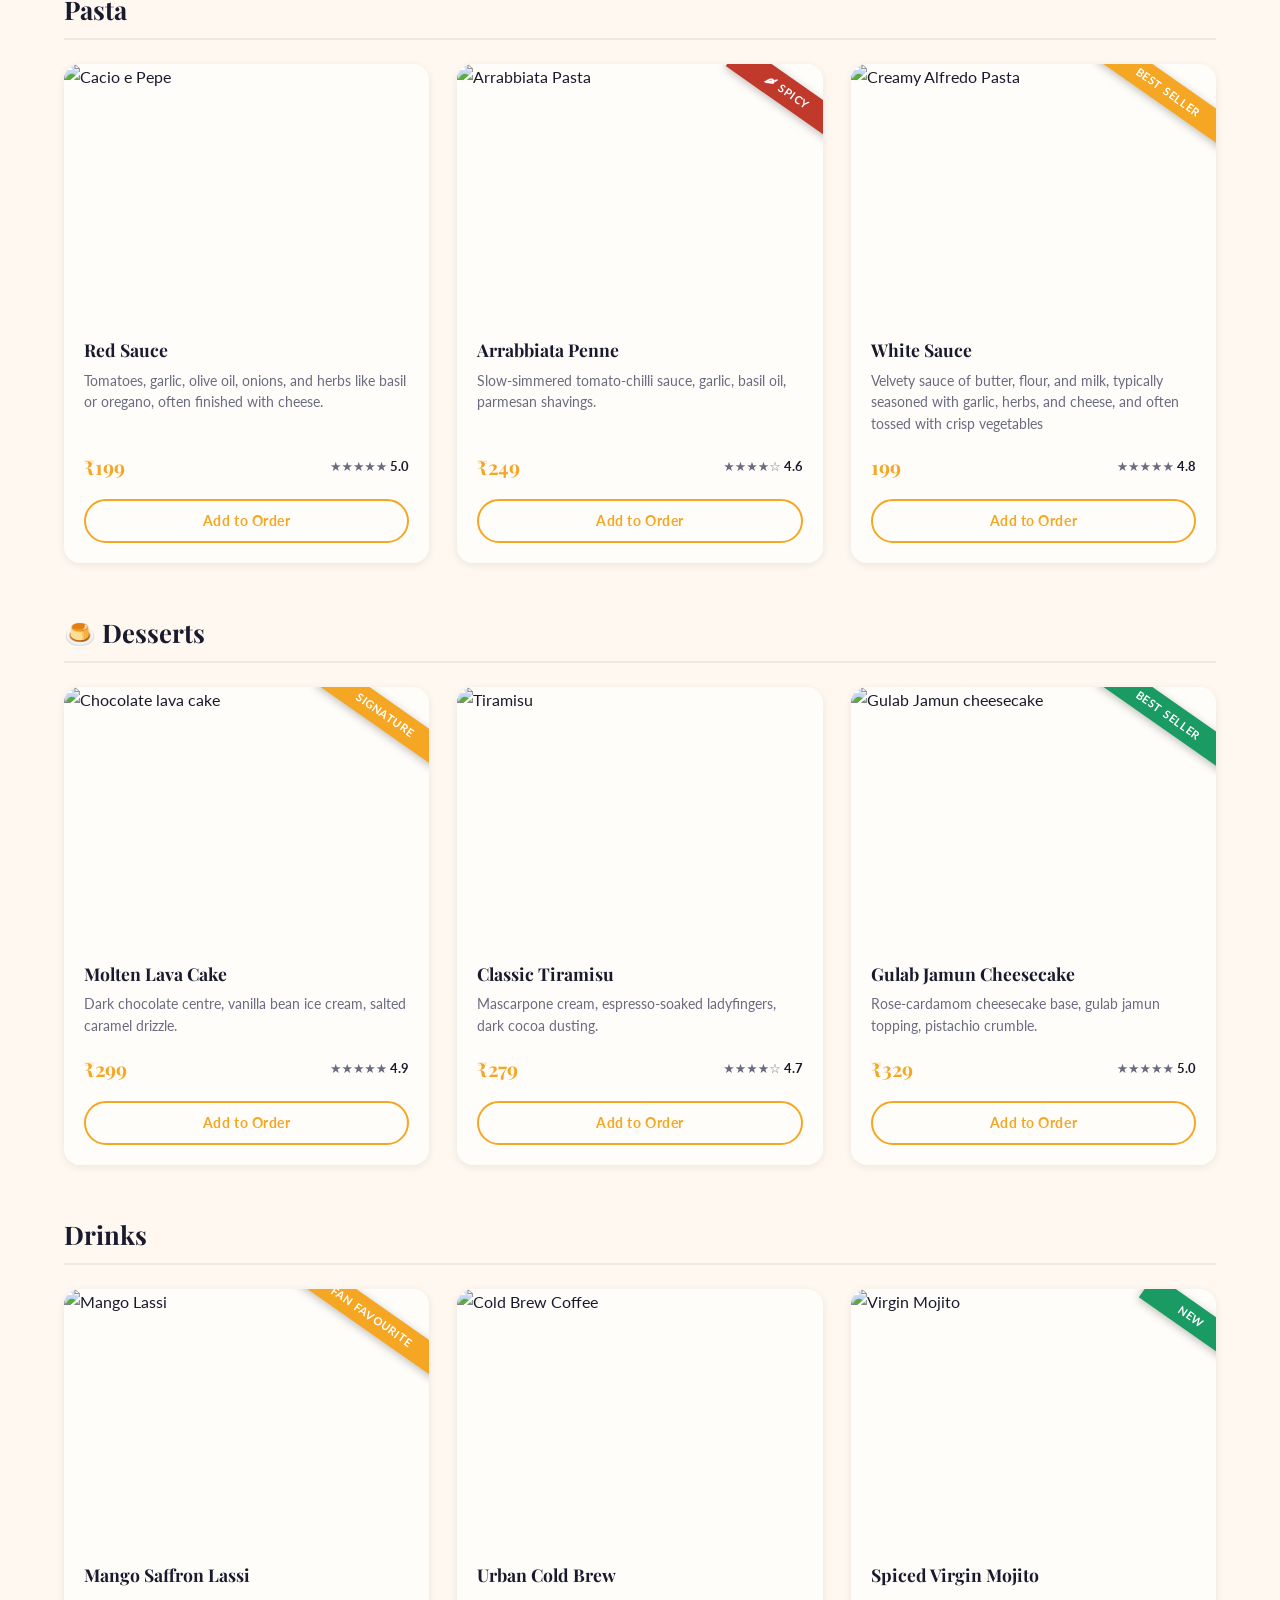
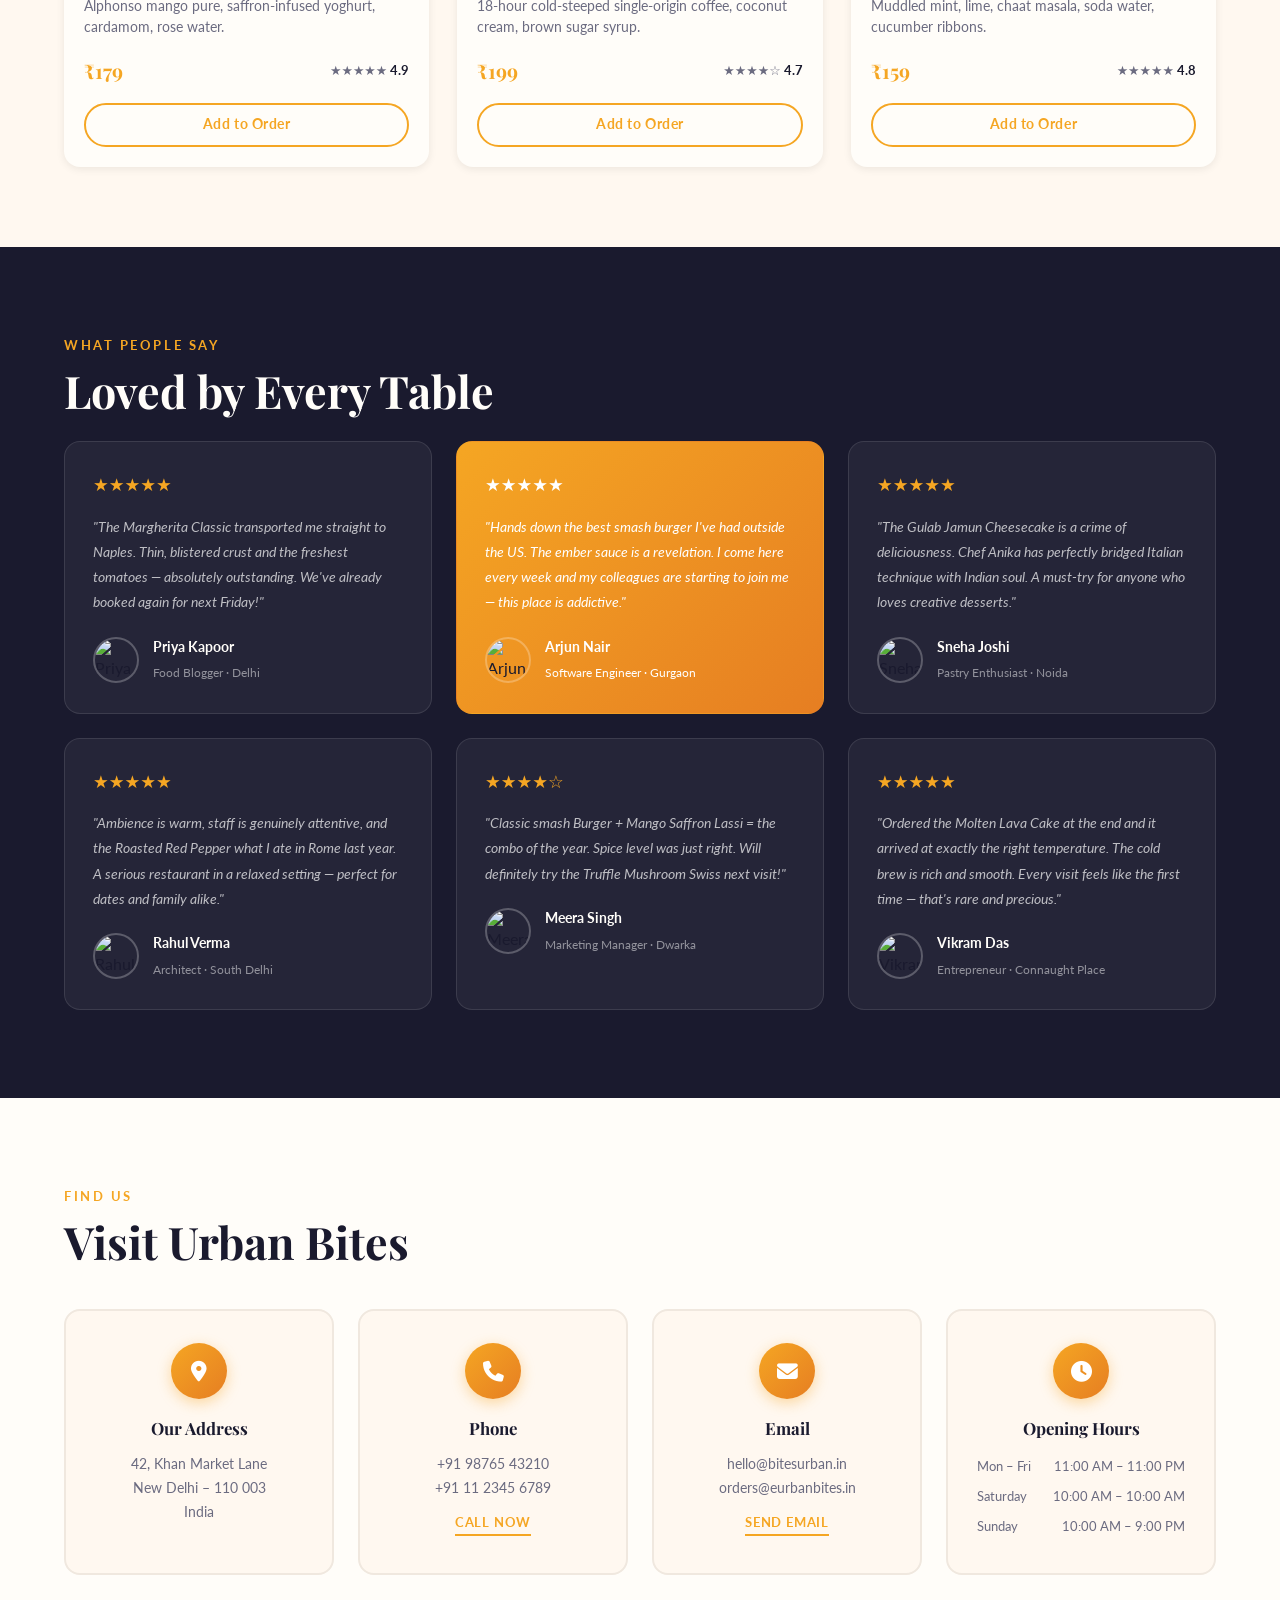
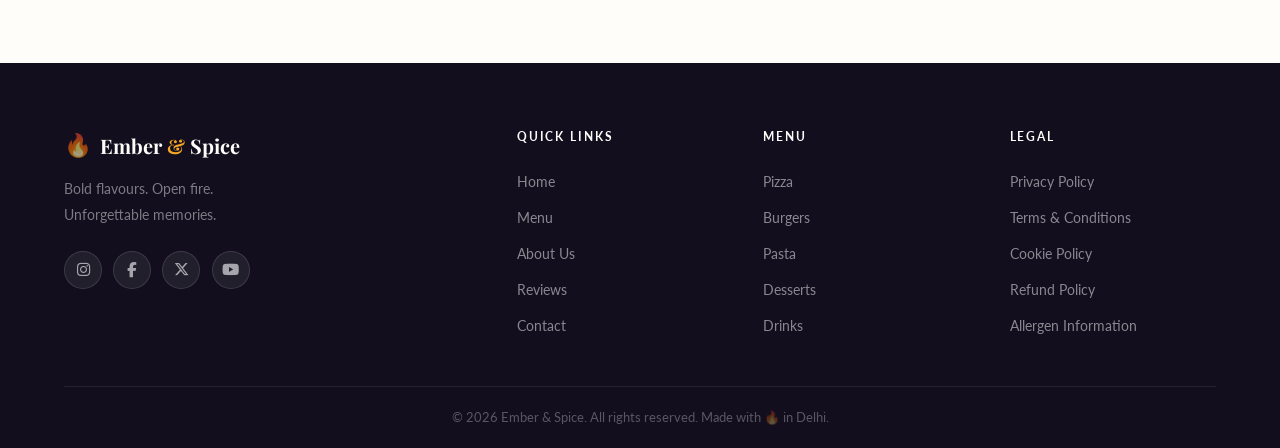
==== commit 6251aac5: "Fixed GitHub Pages structure" ====
--- a/CodeSoft_T1/CodeSoft_L1_T2/index.html
+++ b/CodeSoft_T1/CodeSoft_L1_T2/index.html
@@ -579,7 +579,7 @@
         <div class="footer-col footer-col--brand">
           <a href="#home" class="nav-logo footer-logo">
             <span class="logo-icon">🔥</span>
-            <span class="logo-text">Urban Bites</span>
+            <span class="logo-text">Ember <em>&amp;</em> Spice</span>
           </a>
           <p class="footer-tagline">Bold flavours. Open fire.<br />Unforgettable memories.</p>
           <!-- Social icons -->
@@ -627,7 +627,12 @@
           </ul>
         </div>
 
+      </div><!-- /footer-grid -->
+
+      <div class="footer-bottom">
+        <p>&copy; 2026 Ember &amp; Spice. All rights reserved. Made with 🔥 in Delhi.</p>
       </div>
+    </div>
   </footer>
 
 </body>
